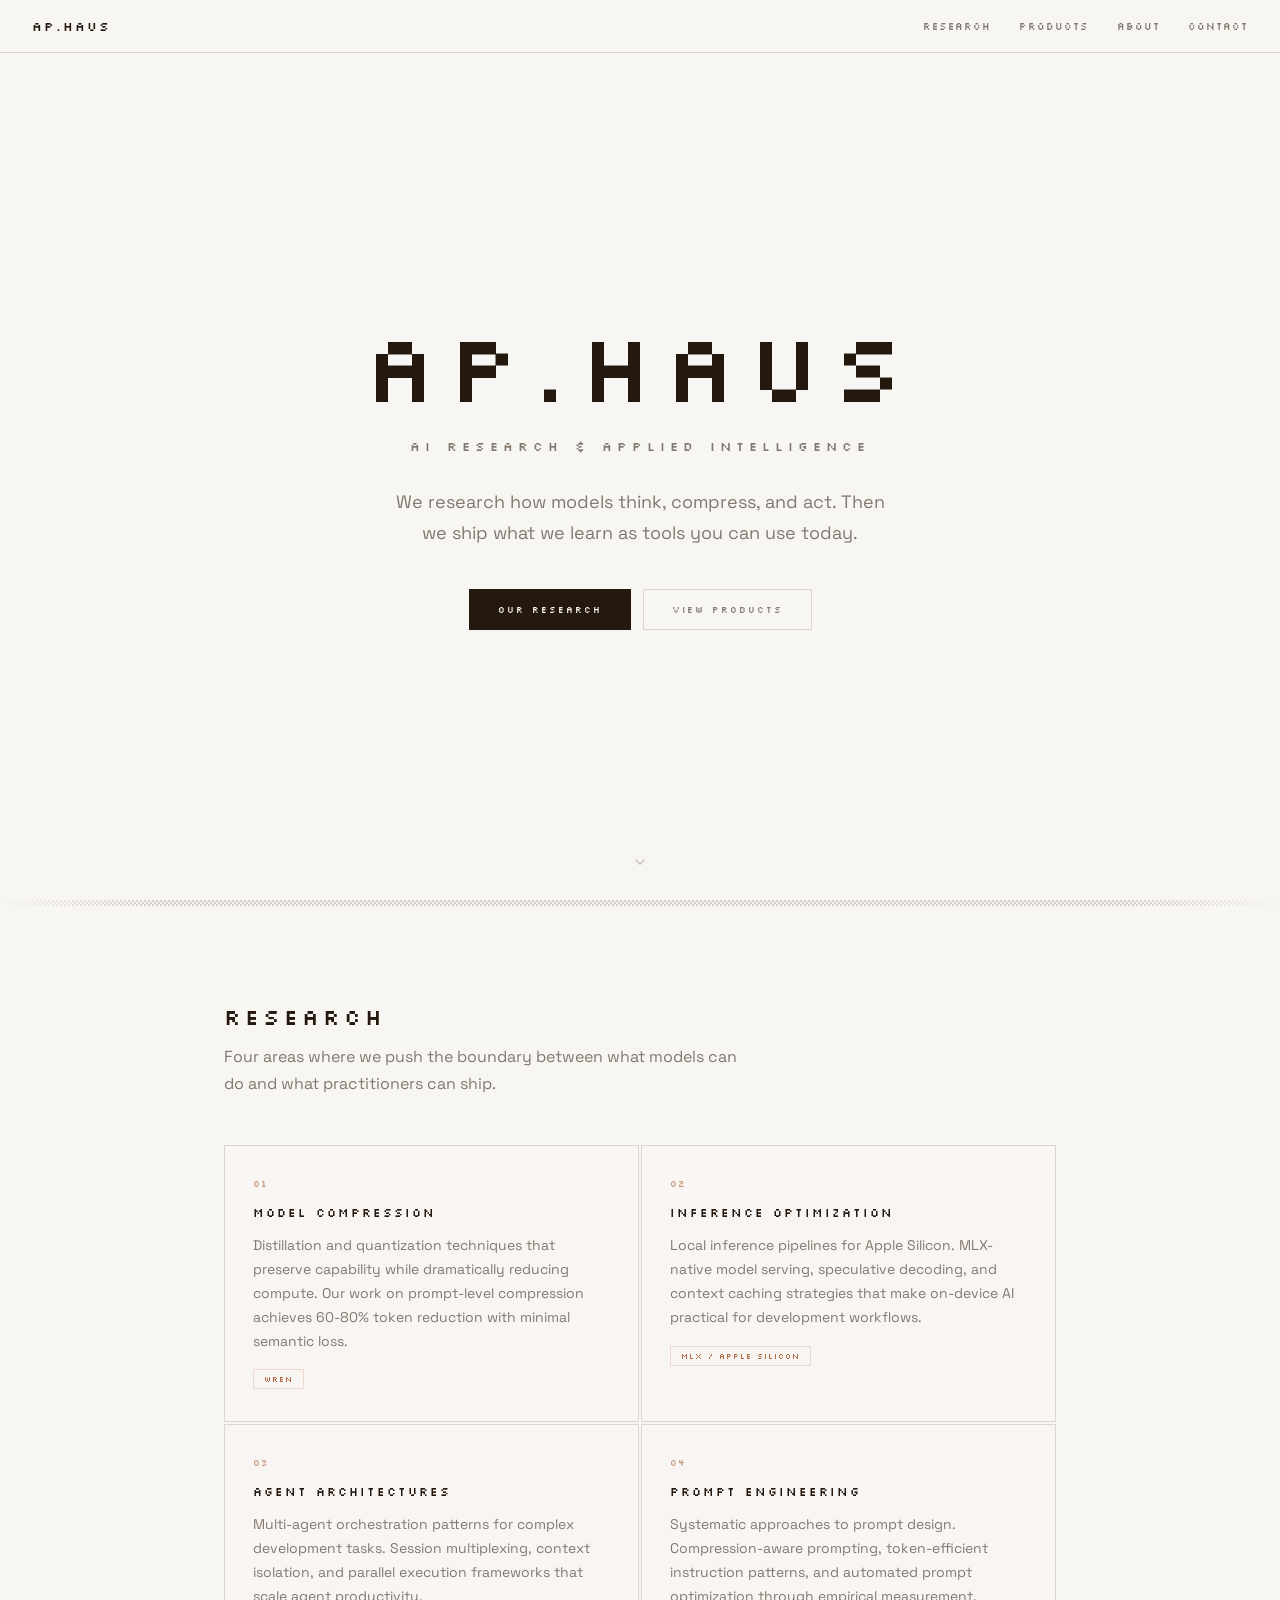
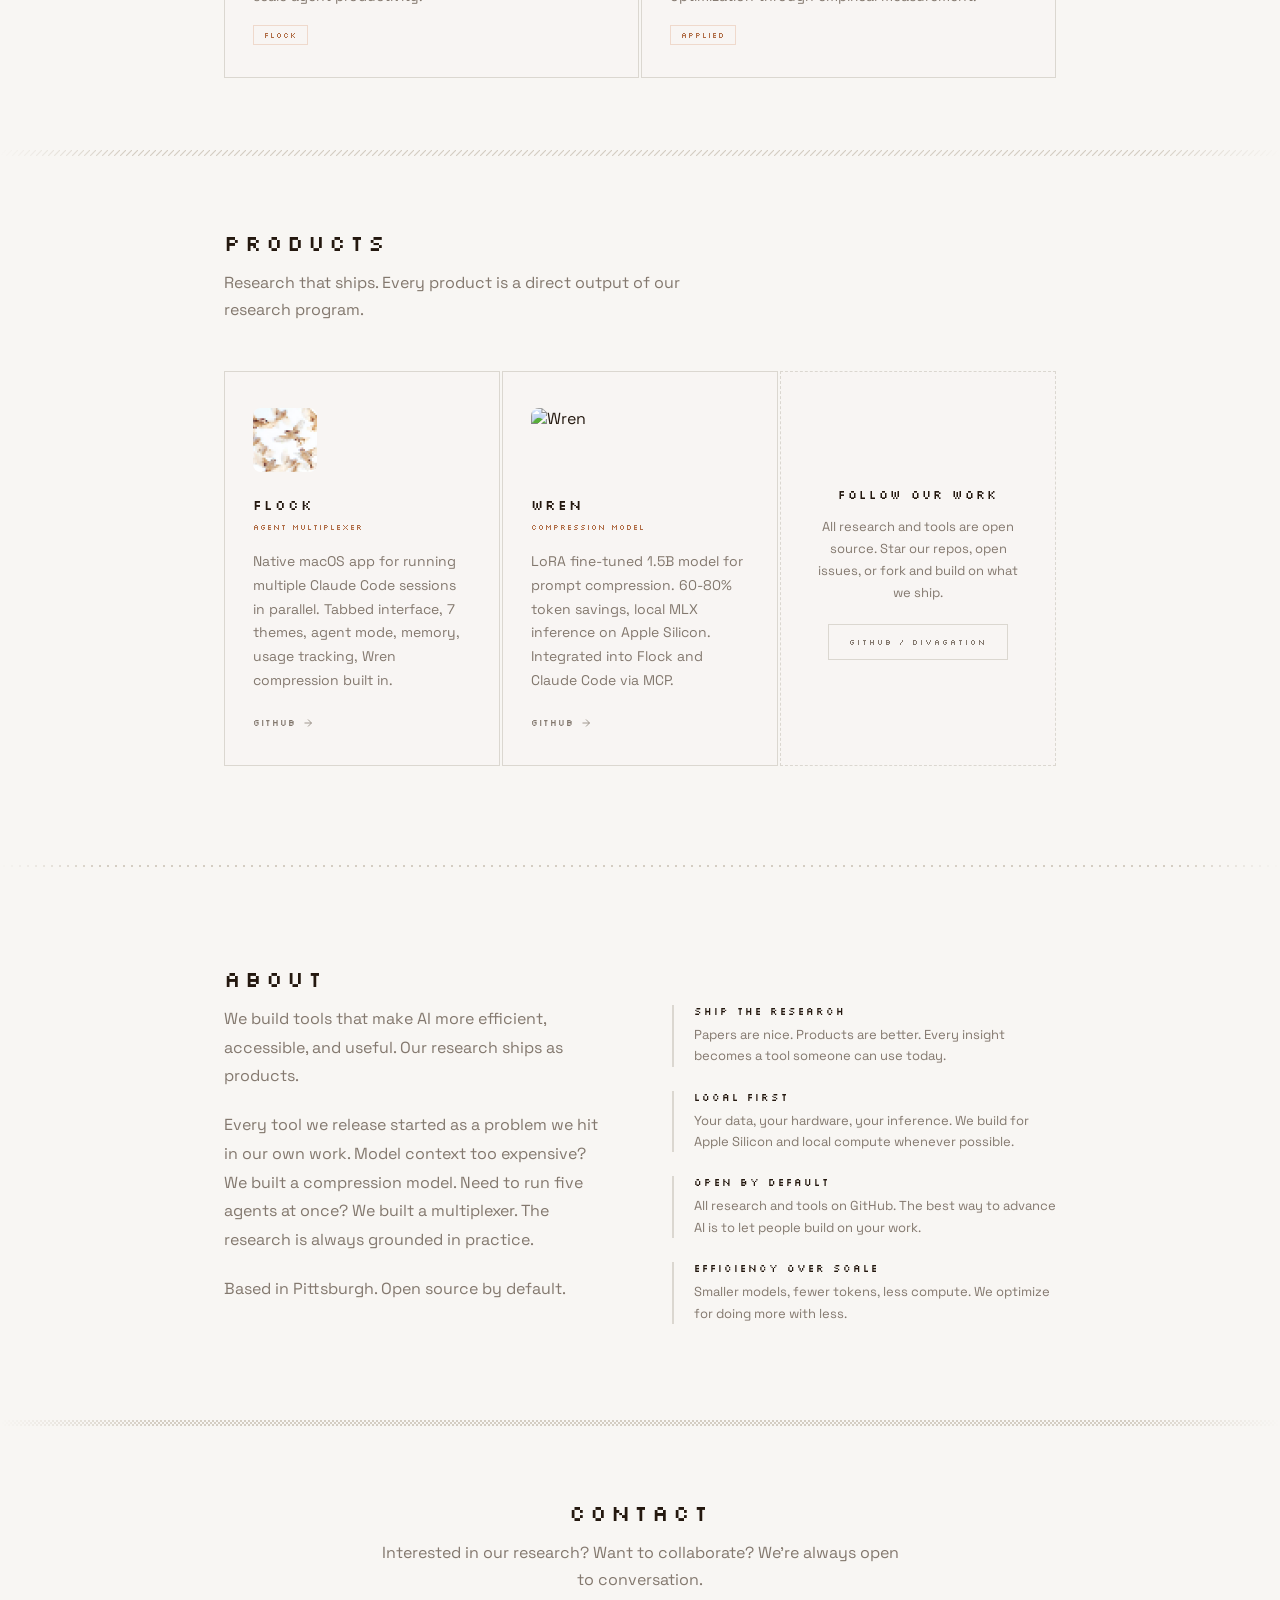
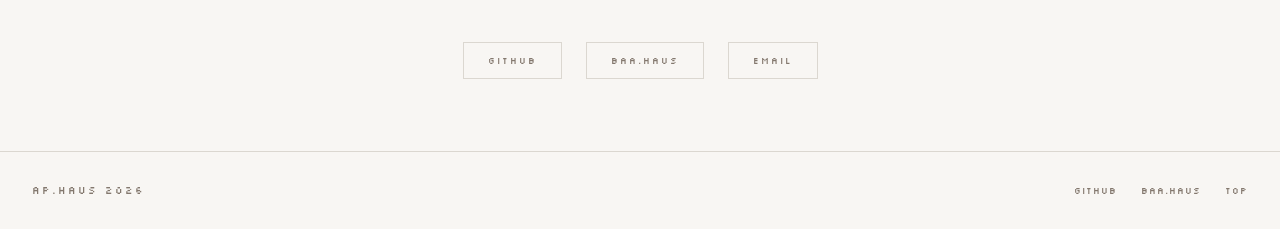
==== index.html @ 0abb8eff "Remove pixelated rendering for new watercolor logo" ====
<!doctype html>
<html lang="en">
<head>
  <meta charset="utf-8">
  <meta name="viewport" content="width=device-width, initial-scale=1">
  <title>AP.HAUS — AI Research & Applied Intelligence</title>
  <meta name="description" content="AP.HAUS is an AI research company building tools at the forefront of model compression, agent architectures, and applied intelligence.">
  <meta property="og:title" content="AP.HAUS">
  <meta property="og:description" content="AI research that ships as products. Model compression, inference optimization, agent architectures.">
  <meta property="og:image" content="https://ap.haus/og.png">
  <meta property="og:type" content="website">
  <meta property="og:url" content="https://ap.haus">
  <meta name="twitter:card" content="summary_large_image">
  <meta name="twitter:title" content="AP.HAUS">
  <meta name="twitter:description" content="AI research that ships as products.">
  <meta name="twitter:image" content="https://ap.haus/og.png">
  <link rel="icon" href="data:image/svg+xml,<svg xmlns='http://www.w3.org/2000/svg' viewBox='0 0 32 32'><rect x='4' y='24' width='4' height='4' fill='%233d3530'/><rect x='8' y='20' width='4' height='4' fill='%233d3530'/><rect x='12' y='16' width='4' height='4' fill='%233d3530'/><rect x='12' y='12' width='4' height='4' fill='%233d3530'/><rect x='16' y='8' width='4' height='4' fill='%233d3530' opacity='.6'/><rect x='24' y='24' width='4' height='4' fill='%233d3530'/><rect x='20' y='20' width='4' height='4' fill='%233d3530'/><rect x='16' y='16' width='4' height='4' fill='%233d3530'/><rect x='16' y='12' width='4' height='4' fill='%233d3530'/><rect x='8' y='20' width='16' height='4' fill='%233d3530' opacity='.15'/></svg>">
  <link rel="preconnect" href="https://fonts.googleapis.com">
  <link rel="preconnect" href="https://fonts.gstatic.com" crossorigin>
  <link href="https://fonts.googleapis.com/css2?family=Silkscreen:wght@400;700&family=Space+Grotesk:wght@300;400;500;600&display=swap" rel="stylesheet">
  <style>
    :root {
      --bg: oklch(0.975 0.005 80);
      --ink: oklch(0.22 0.025 55);
      --muted: oklch(0.58 0.02 65);
      --accent: oklch(0.60 0.10 50);
      --accent-soft: oklch(0.90 0.03 55);
      --border: oklch(0.88 0.01 75);
      --code-bg: oklch(0.94 0.008 75);
      --pixel: 'Silkscreen', cursive;
      --body: 'Space Grotesk', -apple-system, BlinkMacSystemFont, sans-serif;
      --mono: 'SF Mono', 'Menlo', 'Consolas', monospace;
      --ease-out-expo: cubic-bezier(0.16, 1, 0.3, 1);
      --ease-out-quart: cubic-bezier(0.25, 1, 0.5, 1);
      --ease-out-quint: cubic-bezier(0.22, 1, 0.36, 1);
    }

    * { margin: 0; padding: 0; box-sizing: border-box; }
    html { scroll-behavior: smooth; }

    body {
      font-family: var(--body);
      background: var(--bg);
      color: var(--ink);
      min-height: 100vh;
      overflow-x: hidden;
    }

    /* particle field canvas */
    #field {
      position: fixed;
      inset: 0;
      pointer-events: none;
      z-index: 0;
      image-rendering: pixelated;
      image-rendering: crisp-edges;
    }

    a { color: inherit; text-decoration: none; }

    /* ─── NAV ─── */
    .nav {
      position: fixed;
      top: 0; left: 0; right: 0;
      z-index: 100;
      display: flex;
      align-items: center;
      justify-content: space-between;
      padding: 18px 32px;
      background: oklch(0.975 0.005 80 / 0.85);
      backdrop-filter: blur(16px);
      -webkit-backdrop-filter: blur(16px);
      border-bottom: 1px solid var(--border);
      transition: padding 300ms var(--ease-out-quart),
                  background 300ms var(--ease-out-quart);
    }

    .nav.scrolled {
      padding: 12px 32px;
      background: oklch(0.975 0.005 80 / 0.95);
    }

    .nav-brand {
      font-family: var(--pixel);
      font-size: 13px;
      letter-spacing: 2px;
    }

    .nav-links { display: flex; gap: 28px; }

    .nav-links a {
      font-family: var(--pixel);
      font-size: 10px;
      color: var(--muted);
      letter-spacing: 1px;
      position: relative;
      transition: color 200ms var(--ease-out-quart);
    }

    .nav-links a::after {
      content: '';
      position: absolute;
      bottom: -4px;
      left: 0; right: 0;
      height: 2px;
      background: var(--accent);
      transform: scaleX(0);
      transform-origin: left;
      transition: transform 250ms steps(5);
    }

    .nav-links a:hover { color: var(--ink); }
    .nav-links a:hover::after { transform: scaleX(1); }

    /* ─── HERO ─── */
    .hero {
      min-height: 100vh;
      min-height: 100svh;
      display: flex;
      flex-direction: column;
      align-items: center;
      justify-content: center;
      text-align: center;
      padding: 80px 24px 48px;
      position: relative;
      z-index: 1;
    }

    .hero h1 {
      font-family: var(--pixel);
      font-size: clamp(48px, 10vw, 96px);
      font-weight: 400;
      letter-spacing: 12px;
      margin-bottom: 12px;
    }

    .hero h1 span {
      display: inline-block;
      opacity: 0;
      animation: letter-in 500ms var(--ease-out-expo) forwards;
      animation-delay: calc(400ms + var(--i, 0) * 110ms);
      cursor: default;
      transition: color 150ms var(--ease-out-quart);
    }

    @keyframes letter-in {
      from { opacity: 0; transform: translateY(10px) scale(0.85); }
      to { opacity: 1; transform: translateY(0) scale(1); }
    }

    .hero h1 span:hover {
      color: var(--accent);
      animation: letter-hop 350ms var(--ease-out-expo);
    }

    @keyframes letter-hop {
      0% { transform: translateY(0) rotate(0deg); }
      35% { transform: translateY(-8px) rotate(-5deg); }
      65% { transform: translateY(2px) rotate(2deg); }
      100% { transform: translateY(0) rotate(0deg); }
    }

    .tagline {
      font-family: var(--pixel);
      font-size: clamp(9px, 1.6vw, 13px);
      color: var(--muted);
      letter-spacing: 5px;
      margin-bottom: 32px;
      opacity: 0;
      animation: enter-up 700ms var(--ease-out-expo) 1000ms forwards;
    }

    .hero-desc {
      font-size: clamp(15px, 2vw, 18px);
      line-height: 1.75;
      color: var(--muted);
      max-width: 42ch;
      margin-bottom: 40px;
      font-weight: 400;
      opacity: 0;
      animation: enter-up 700ms var(--ease-out-expo) 1150ms forwards;
    }

    .actions {
      display: flex;
      gap: 12px;
      flex-wrap: wrap;
      justify-content: center;
      opacity: 0;
      animation: enter-up 700ms var(--ease-out-expo) 1300ms forwards;
    }

    @keyframes enter-drop {
      from { opacity: 0; transform: translateY(-24px); }
      to { opacity: 1; transform: translateY(0); }
    }

    @keyframes enter-up {
      from { opacity: 0; transform: translateY(16px); }
      to { opacity: 1; transform: translateY(0); }
    }

    .btn {
      font-family: var(--pixel);
      font-size: 9px;
      letter-spacing: 2px;
      padding: 14px 28px;
      border: 1px solid var(--border);
      background: transparent;
      color: var(--muted);
      cursor: pointer;
      transition: border-color 200ms var(--ease-out-quart),
                  color 200ms var(--ease-out-quart),
                  transform 200ms var(--ease-out-quart),
                  background 200ms var(--ease-out-quart);
      position: relative;
      overflow: hidden;
    }

    /* pixel fill sweep on hover */
    .btn::before {
      content: '';
      position: absolute;
      inset: 0;
      background-image: url("data:image/svg+xml,%3Csvg xmlns='http://www.w3.org/2000/svg' width='4' height='4'%3E%3Crect width='2' height='2' fill='%23d4cdc2'/%3E%3Crect x='2' y='2' width='2' height='2' fill='%23d4cdc2'/%3E%3C/svg%3E");
      background-size: 4px 4px;
      image-rendering: pixelated;
      opacity: 0;
      transform: translateX(-101%);
      transition: transform 300ms steps(8), opacity 150ms;
    }

    .btn:hover::before {
      transform: translateX(0);
      opacity: 0.3;
    }

    .btn:hover {
      border-color: var(--ink);
      color: var(--ink);
      transform: translateY(-2px);
    }

    .btn:active {
      transform: translateY(1px) scale(0.97);
      transition-duration: 80ms;
    }

    .btn.primary {
      background: var(--ink);
      color: var(--bg);
      border-color: var(--ink);
    }

    .btn.primary::before {
      background-image: url("data:image/svg+xml,%3Csvg xmlns='http://www.w3.org/2000/svg' width='4' height='4'%3E%3Crect width='2' height='2' fill='%23f5f1eb'/%3E%3Crect x='2' y='2' width='2' height='2' fill='%23f5f1eb'/%3E%3C/svg%3E");
      opacity: 0;
    }

    .btn.primary:hover {
      background: oklch(0.28 0.025 55);
      transform: translateY(-2px);
    }

    .btn.primary:hover::before {
      opacity: 0.15;
    }

    .scroll-hint {
      position: absolute;
      bottom: 24px;
      left: 50%;
      transform: translateX(-50%);
      opacity: 0;
      animation: hint-enter 700ms var(--ease-out-expo) 1.8s forwards,
                 hint-bob 2.5s var(--ease-out-quart) 2.6s infinite;
    }

    .scroll-hint svg {
      width: 18px;
      height: 18px;
      stroke: var(--muted);
      stroke-width: 1.5;
      fill: none;
    }

    @keyframes hint-enter {
      from { opacity: 0; transform: translateX(-50%) translateY(16px); }
      to { opacity: 0.5; transform: translateX(-50%) translateY(0); }
    }

    @keyframes hint-bob {
      0%, 100% { transform: translateX(-50%) translateY(0); opacity: 0.4; }
      50% { transform: translateX(-50%) translateY(6px); opacity: 0.15; }
    }

    /* ─── SHARED ─── */
    section { position: relative; z-index: 1; }

    .container {
      max-width: 880px;
      margin: 0 auto;
      padding: 0 24px;
    }

    .section-label {
      font-family: var(--pixel);
      font-size: clamp(16px, 2.5vw, 22px);
      font-weight: 400;
      letter-spacing: 4px;
      margin-bottom: 12px;
    }

    .section-sub {
      font-size: clamp(14px, 1.8vw, 16px);
      color: var(--muted);
      line-height: 1.7;
      max-width: 52ch;
      margin-bottom: 48px;
    }

    /* ─── DITHER DIVIDERS ─── */
    .dither {
      height: 6px;
      image-rendering: pixelated;
      transform: scaleX(0);
      transition: transform 600ms var(--ease-out-expo);
    }

    .dither.visible { transform: scaleX(1); }

    .dither-check {
      background-image: url("data:image/svg+xml,%3Csvg xmlns='http://www.w3.org/2000/svg' width='4' height='4'%3E%3Crect width='2' height='2' fill='%23d4cdc2'/%3E%3Crect x='2' y='2' width='2' height='2' fill='%23d4cdc2'/%3E%3C/svg%3E");
      background-size: 4px 4px;
      mask-image: linear-gradient(to right, transparent, black 12%, black 88%, transparent);
      -webkit-mask-image: linear-gradient(to right, transparent, black 12%, black 88%, transparent);
    }

    .dither-diag {
      background-image: url("data:image/svg+xml,%3Csvg xmlns='http://www.w3.org/2000/svg' width='6' height='6'%3E%3Cpath d='M0 6L6 0' stroke='%23d4cdc2' stroke-width='1.2'/%3E%3C/svg%3E");
      background-size: 6px 6px;
      mask-image: linear-gradient(to right, transparent, black 10%, black 90%, transparent);
      -webkit-mask-image: linear-gradient(to right, transparent, black 10%, black 90%, transparent);
    }

    .dither-dot {
      background-image: url("data:image/svg+xml,%3Csvg xmlns='http://www.w3.org/2000/svg' width='8' height='8'%3E%3Crect x='3' y='3' width='2' height='2' fill='%23d4cdc2'/%3E%3C/svg%3E");
      background-size: 8px 8px;
      mask-image: linear-gradient(to right, transparent, black 8%, black 92%, transparent);
      -webkit-mask-image: linear-gradient(to right, transparent, black 8%, black 92%, transparent);
    }

    /* ─── REVEAL ANIMATION ─── */
    .reveal {
      opacity: 0;
      transform: translateY(20px);
      transition: opacity 600ms var(--ease-out-expo),
                  transform 600ms var(--ease-out-expo);
    }

    .reveal.visible {
      opacity: 1;
      transform: translateY(0);
    }

    .reveal-stagger > .reveal {
      transition-delay: calc(var(--s, 0) * 120ms);
    }

    /* ─── RESEARCH ─── */
    .research { padding: 96px 0 72px; }

    .research-grid {
      display: grid;
      grid-template-columns: repeat(2, 1fr);
      gap: 2px;
    }

    .research-card {
      padding: 32px 28px;
      background: oklch(0.975 0.005 80 / 0.6);
      border: 1px solid var(--border);
      position: relative;
      transition: border-color 300ms var(--ease-out-quart);
      overflow: hidden;
    }

    /* scanline sweep on hover */
    .research-card::after {
      content: '';
      position: absolute;
      left: 0; right: 0;
      height: 2px;
      background: linear-gradient(to right, transparent, var(--accent), transparent);
      opacity: 0;
      top: 0;
      transform: translateY(-1px);
      transition: opacity 0ms;
    }

    .research-card:hover {
      border-color: var(--accent);
    }

    .research-card:hover::after {
      opacity: 0.5;
      animation: scanline 600ms steps(20) forwards;
    }

    @keyframes scanline {
      from { transform: translateY(0); }
      to { transform: translateY(calc(100% + 200px)); opacity: 0; }
    }

    .research-card::before {
      content: attr(data-idx);
      font-family: var(--pixel);
      font-size: 9px;
      color: var(--accent);
      letter-spacing: 1px;
      display: block;
      margin-bottom: 16px;
      opacity: 0.7;
    }

    .research-card h3 {
      font-family: var(--pixel);
      font-size: 12px;
      letter-spacing: 2px;
      margin-bottom: 14px;
      font-weight: 400;
    }

    .research-card p {
      font-size: 14px;
      line-height: 1.7;
      color: var(--muted);
    }

    .research-card .tag {
      display: inline-block;
      font-family: var(--pixel);
      font-size: 8px;
      letter-spacing: 1px;
      color: var(--accent);
      border: 1px solid var(--accent-soft);
      padding: 4px 10px;
      margin-top: 16px;
      transition: border-color 200ms var(--ease-out-quart),
                  color 200ms var(--ease-out-quart);
    }

    .research-card:hover .tag {
      border-color: var(--accent);
      color: var(--ink);
    }

    /* ─── PRODUCTS ─── */
    .products { padding: 72px 0 96px; }

    .products-grid {
      display: grid;
      grid-template-columns: repeat(3, 1fr);
      gap: 2px;
    }

    .product-card {
      padding: 36px 28px;
      border: 1px solid var(--border);
      background: oklch(0.975 0.005 80 / 0.6);
      display: flex;
      flex-direction: column;
      transition: border-color 300ms var(--ease-out-quart),
                  transform 300ms var(--ease-out-quart);
      overflow: hidden;
      position: relative;
    }

    /* vertical scanline on product hover */
    .product-card::after {
      content: '';
      position: absolute;
      top: 0; bottom: 0;
      width: 2px;
      background: linear-gradient(to bottom, transparent, var(--accent), transparent);
      opacity: 0;
      left: 0;
    }

    .product-card:hover {
      border-color: var(--accent);
      transform: translateY(-2px);
    }

    .product-card:hover::after {
      opacity: 0.5;
      animation: vscanline 500ms steps(16) forwards;
    }

    @keyframes vscanline {
      from { transform: translateX(0); }
      to { transform: translateX(calc(100% + 300px)); opacity: 0; }
    }

    .product-icon {
      width: 64px;
      height: 64px;
      margin-bottom: 24px;
      border-radius: 8px;
      transition: transform 300ms var(--ease-out-quart);
    }

    .product-card:hover .product-icon {
      animation: icon-wobble 600ms var(--ease-out-quart);
    }

    @keyframes icon-wobble {
      0% { transform: rotate(0deg); }
      20% { transform: rotate(-6deg) scale(1.05); }
      40% { transform: rotate(4deg); }
      60% { transform: rotate(-2deg); }
      80% { transform: rotate(1deg); }
      100% { transform: rotate(0deg); }
    }

    .product-card h3 {
      font-family: var(--pixel);
      font-size: 14px;
      letter-spacing: 2px;
      margin-bottom: 8px;
      font-weight: 400;
    }

    .product-card .product-type {
      font-family: var(--pixel);
      font-size: 8px;
      letter-spacing: 1px;
      color: var(--accent);
      margin-bottom: 18px;
    }

    .product-card p {
      font-size: 14px;
      line-height: 1.7;
      color: var(--muted);
      flex: 1;
    }

    .product-card .product-link {
      font-family: var(--pixel);
      font-size: 9px;
      letter-spacing: 1px;
      color: var(--muted);
      margin-top: 24px;
      display: inline-flex;
      align-items: center;
      gap: 6px;
      transition: color 200ms var(--ease-out-quart);
    }

    .product-card .product-link:hover {
      color: var(--ink);
    }

    .product-card .product-link svg {
      width: 12px;
      height: 12px;
      stroke: currentColor;
      stroke-width: 1.5;
      fill: none;
      transition: transform 200ms var(--ease-out-quart);
    }

    .product-card .product-link:hover svg {
      transform: translateX(3px);
    }

    .product-meta {
      display: flex;
      align-items: center;
      justify-content: space-between;
      margin-top: 24px;
    }

    .product-meta .product-link { margin-top: 0; }

    .star-count {
      font-family: var(--pixel);
      font-size: 9px;
      letter-spacing: 1px;
      color: var(--muted);
      opacity: 0;
      transition: opacity 300ms var(--ease-out-quart);
    }

    .star-count.loaded { opacity: 1; }

    .product-cta {
      display: flex;
      align-items: center;
      justify-content: center;
      border-style: dashed;
    }

    .product-cta:hover { transform: none; }

    .cta-inner {
      text-align: center;
    }

    .cta-inner h3 {
      font-family: var(--pixel);
      font-size: 12px;
      letter-spacing: 2px;
      margin-bottom: 14px;
      font-weight: 400;
    }

    .cta-inner p {
      font-size: 13px;
      line-height: 1.7;
      color: var(--muted);
      margin-bottom: 24px;
    }

    .cta-inner .btn {
      font-size: 8px;
      padding: 12px 20px;
    }

    /* ─── ABOUT ─── */
    .about { padding: 96px 0; }

    .about-content {
      display: grid;
      grid-template-columns: 1fr 1fr;
      gap: 64px;
      align-items: start;
    }

    .about-text p {
      font-size: 16px;
      line-height: 1.8;
      color: var(--muted);
      margin-bottom: 20px;
    }

    .about-text p:last-child { margin-bottom: 0; }

    .about-principles {
      display: flex;
      flex-direction: column;
      gap: 24px;
    }

    .principle {
      padding-left: 20px;
      border-left: 2px solid var(--border);
      transition: border-color 300ms var(--ease-out-quart),
                  transform 300ms var(--ease-out-quart);
    }

    .principle:hover {
      border-left-color: var(--accent);
      transform: translateX(4px);
    }

    .principle h4 {
      font-family: var(--pixel);
      font-size: 10px;
      letter-spacing: 2px;
      margin-bottom: 6px;
      font-weight: 400;
    }

    .principle p {
      font-size: 13px;
      line-height: 1.65;
      color: var(--muted);
    }

    /* ─── CONTACT ─── */
    .contact {
      padding: 72px 0;
      text-align: center;
    }

    .contact .section-sub {
      margin-left: auto;
      margin-right: auto;
    }

    .contact-links {
      display: flex;
      gap: 24px;
      justify-content: center;
      flex-wrap: wrap;
    }

    .contact-link {
      font-family: var(--pixel);
      font-size: 9px;
      letter-spacing: 2px;
      color: var(--muted);
      padding: 12px 24px;
      border: 1px solid var(--border);
      transition: border-color 200ms var(--ease-out-quart),
                  color 200ms var(--ease-out-quart),
                  transform 200ms var(--ease-out-quart);
    }

    .contact-link:hover {
      border-color: var(--ink);
      color: var(--ink);
      transform: translateY(-2px);
    }

    /* ─── FOOTER ─── */
    .footer {
      position: relative;
      z-index: 1;
      padding: 32px;
      display: flex;
      justify-content: space-between;
      align-items: center;
      border-top: 1px solid var(--border);
    }

    .footer-brand {
      font-family: var(--pixel);
      font-size: 10px;
      letter-spacing: 2px;
      color: var(--muted);
    }

    .footer-links {
      display: flex;
      gap: 24px;
    }

    .footer-links a {
      font-family: var(--pixel);
      font-size: 9px;
      letter-spacing: 1px;
      color: var(--muted);
      transition: color 200ms var(--ease-out-quart);
    }

    .footer-links a:hover { color: var(--ink); }

    /* ─── PIXEL CURSOR ─── */
    .cursor-dot {
      position: fixed;
      width: 4px;
      height: 4px;
      background: var(--accent);
      pointer-events: none;
      z-index: 999;
      opacity: 0;
      transition: opacity 300ms;
      image-rendering: pixelated;
    }

    body:hover .cursor-dot { opacity: 0.6; }

    /* ─── RESPONSIVE ─── */
    @media (max-width: 768px) {
      .nav { padding: 14px 20px; }
      .nav-links { gap: 16px; }
      .nav-links a { font-size: 9px; }

      .hero { padding: 100px 20px 48px; }
      .hero h1 { letter-spacing: 6px; }

      .research-grid { grid-template-columns: 1fr; }
      .products-grid { grid-template-columns: 1fr; }

      .about-content {
        grid-template-columns: 1fr;
        gap: 40px;
      }

      .footer {
        flex-direction: column;
        gap: 16px;
        text-align: center;
      }
    }

    @media (max-width: 480px) {
      .nav-links { display: none; }
      .hero h1 { letter-spacing: 4px; }
      .tagline { letter-spacing: 3px; }
      .actions { flex-direction: column; align-items: center; }
      .contact-links { flex-direction: column; align-items: center; }
    }

    /* mobile nav toggle */
    .nav-toggle {
      display: none;
      background: none;
      border: none;
      cursor: pointer;
      padding: 4px;
    }

    .nav-toggle svg {
      width: 20px;
      height: 20px;
      stroke: var(--ink);
      stroke-width: 1.5;
      fill: none;
    }

    @media (max-width: 480px) {
      .nav-toggle { display: block; }

      .nav-links {
        position: absolute;
        top: 100%;
        left: 0;
        right: 0;
        flex-direction: column;
        background: oklch(0.975 0.005 80 / 0.95);
        backdrop-filter: blur(16px);
        -webkit-backdrop-filter: blur(16px);
        border-bottom: 1px solid var(--border);
        padding: 20px 32px;
        gap: 16px;
        transform: translateY(-8px);
        opacity: 0;
        pointer-events: none;
        transition: transform 300ms var(--ease-out-expo),
                    opacity 300ms var(--ease-out-expo);
      }

      .nav-links.open {
        display: flex;
        transform: translateY(0);
        opacity: 1;
        pointer-events: auto;
      }
    }

    /* ─── REDUCED MOTION ─── */
    @media (prefers-reduced-motion: reduce) {
      *, *::before, *::after {
        animation-duration: 0.01ms !important;
        animation-iteration-count: 1 !important;
        transition-duration: 0.01ms !important;
        scroll-behavior: auto !important;
      }
      .reveal { opacity: 1; transform: none; }
      .dither { transform: scaleX(1); }
      #field { display: none; }
    }
  </style>
</head>
<body>

  <canvas id="field"></canvas>
  <div class="cursor-dot" id="cursor"></div>

  <!-- NAV -->
  <nav class="nav">
    <a href="#" class="nav-brand">AP.HAUS</a>
    <button class="nav-toggle" onclick="document.querySelector('.nav-links').classList.toggle('open')" aria-label="Toggle menu">
      <svg viewBox="0 0 24 24"><line x1="4" y1="7" x2="20" y2="7"/><line x1="4" y1="12" x2="20" y2="12"/><line x1="4" y1="17" x2="20" y2="17"/></svg>
    </button>
    <div class="nav-links">
      <a href="#research">RESEARCH</a>
      <a href="#products">PRODUCTS</a>
      <a href="#about">ABOUT</a>
      <a href="#contact">CONTACT</a>
    </div>
  </nav>

  <!-- HERO -->
  <section class="hero">
    <h1 id="hero-title"></h1>

    <p class="tagline">AI RESEARCH & APPLIED INTELLIGENCE</p>

    <p class="hero-desc">
      We research how models think, compress, and act. Then we ship what we learn as tools you can use today.
    </p>

    <div class="actions">
      <a href="#research" class="btn primary">OUR RESEARCH</a>
      <a href="#products" class="btn">VIEW PRODUCTS</a>
    </div>

    <div class="scroll-hint">
      <svg viewBox="0 0 24 24"><polyline points="6 9 12 15 18 9"/></svg>
    </div>
  </section>

  <!-- DITHER -->
  <div class="dither dither-check"></div>

  <!-- RESEARCH -->
  <section class="research" id="research">
    <div class="container">
      <div class="reveal">
        <p class="section-label">RESEARCH</p>
        <p class="section-sub">Four areas where we push the boundary between what models can do and what practitioners can ship.</p>
      </div>

      <div class="research-grid reveal-stagger">
        <div class="research-card reveal" style="--s:0" data-idx="01">
          <h3>MODEL COMPRESSION</h3>
          <p>Distillation and quantization techniques that preserve capability while dramatically reducing compute. Our work on prompt-level compression achieves 60-80% token reduction with minimal semantic loss.</p>
          <span class="tag">WREN</span>
        </div>
        <div class="research-card reveal" style="--s:1" data-idx="02">
          <h3>INFERENCE OPTIMIZATION</h3>
          <p>Local inference pipelines for Apple Silicon. MLX-native model serving, speculative decoding, and context caching strategies that make on-device AI practical for development workflows.</p>
          <span class="tag">MLX / APPLE SILICON</span>
        </div>
        <div class="research-card reveal" style="--s:2" data-idx="03">
          <h3>AGENT ARCHITECTURES</h3>
          <p>Multi-agent orchestration patterns for complex development tasks. Session multiplexing, context isolation, and parallel execution frameworks that scale agent productivity.</p>
          <span class="tag">FLOCK</span>
        </div>
        <div class="research-card reveal" style="--s:3" data-idx="04">
          <h3>PROMPT ENGINEERING</h3>
          <p>Systematic approaches to prompt design. Compression-aware prompting, token-efficient instruction patterns, and automated prompt optimization through empirical measurement.</p>
          <span class="tag">APPLIED</span>
        </div>
      </div>
    </div>
  </section>

  <!-- DITHER -->
  <div class="dither dither-diag"></div>

  <!-- PRODUCTS -->
  <section class="products" id="products">
    <div class="container">
      <div class="reveal">
        <p class="section-label">PRODUCTS</p>
        <p class="section-sub">Research that ships. Every product is a direct output of our research program.</p>
      </div>

      <div class="products-grid reveal-stagger">
        <div class="product-card reveal" style="--s:0">
          <img class="product-icon" src="flock-icon.png" alt="Flock">
          <h3>FLOCK</h3>
          <span class="product-type">AGENT MULTIPLEXER</span>
          <p>Native macOS app for running multiple Claude Code sessions in parallel. Tabbed interface, 7 themes, agent mode, memory, usage tracking, Wren compression built in.</p>
          <div class="product-meta">
            <a href="https://github.com/Divagation/flock" class="product-link" target="_blank" rel="noopener">
              GITHUB <svg viewBox="0 0 24 24"><line x1="5" y1="12" x2="19" y2="12"/><polyline points="12 5 19 12 12 19"/></svg>
            </a>
            <span class="star-count" data-repo="Divagation/flock"></span>
          </div>
        </div>

        <div class="product-card reveal" style="--s:1">
          <img class="product-icon" src="wren-logo.png" alt="Wren">
          <h3>WREN</h3>
          <span class="product-type">COMPRESSION MODEL</span>
          <p>LoRA fine-tuned 1.5B model for prompt compression. 60-80% token savings, local MLX inference on Apple Silicon. Integrated into Flock and Claude Code via MCP.</p>
          <div class="product-meta">
            <a href="https://github.com/Divagation/wren" class="product-link" target="_blank" rel="noopener">
              GITHUB <svg viewBox="0 0 24 24"><line x1="5" y1="12" x2="19" y2="12"/><polyline points="12 5 19 12 12 19"/></svg>
            </a>
            <span class="star-count" data-repo="Divagation/wren"></span>
          </div>
        </div>

        <div class="product-card product-cta reveal" style="--s:2">
          <div class="cta-inner">
            <h3>FOLLOW OUR WORK</h3>
            <p>All research and tools are open source. Star our repos, open issues, or fork and build on what we ship.</p>
            <a href="https://github.com/Divagation" class="btn" target="_blank" rel="noopener">GITHUB / DIVAGATION</a>
          </div>
        </div>
      </div>
    </div>
  </section>

  <!-- DITHER -->
  <div class="dither dither-dot"></div>

  <!-- ABOUT -->
  <section class="about" id="about">
    <div class="container">
      <div class="reveal">
        <p class="section-label">ABOUT</p>
      </div>

      <div class="about-content">
        <div class="about-text reveal">
          <p>We build tools that make AI more efficient, accessible, and useful. Our research ships as products.</p>
          <p>Every tool we release started as a problem we hit in our own work. Model context too expensive? We built a compression model. Need to run five agents at once? We built a multiplexer. The research is always grounded in practice.</p>
          <p>Based in Pittsburgh. Open source by default.</p>
        </div>

        <div class="about-principles reveal-stagger">
          <div class="principle reveal" style="--s:0">
            <h4>SHIP THE RESEARCH</h4>
            <p>Papers are nice. Products are better. Every insight becomes a tool someone can use today.</p>
          </div>
          <div class="principle reveal" style="--s:1">
            <h4>LOCAL FIRST</h4>
            <p>Your data, your hardware, your inference. We build for Apple Silicon and local compute whenever possible.</p>
          </div>
          <div class="principle reveal" style="--s:2">
            <h4>OPEN BY DEFAULT</h4>
            <p>All research and tools on GitHub. The best way to advance AI is to let people build on your work.</p>
          </div>
          <div class="principle reveal" style="--s:3">
            <h4>EFFICIENCY OVER SCALE</h4>
            <p>Smaller models, fewer tokens, less compute. We optimize for doing more with less.</p>
          </div>
        </div>
      </div>
    </div>
  </section>

  <!-- DITHER -->
  <div class="dither dither-check"></div>

  <!-- CONTACT -->
  <section class="contact" id="contact">
    <div class="container">
      <div class="reveal">
        <p class="section-label">CONTACT</p>
        <p class="section-sub">Interested in our research? Want to collaborate? We're always open to conversation.</p>
      </div>

      <div class="contact-links reveal">
        <a href="https://github.com/Divagation" class="contact-link" target="_blank" rel="noopener">GITHUB</a>
        <a href="https://baa.haus" class="contact-link" target="_blank" rel="noopener">BAA.HAUS</a>
        <a href="mailto:hello@ap.haus" class="contact-link">EMAIL</a>
      </div>
    </div>
  </section>

  <!-- FOOTER -->
  <footer class="footer">
    <span class="footer-brand">AP.HAUS 2026</span>
    <div class="footer-links">
      <a href="https://github.com/Divagation" target="_blank" rel="noopener">GITHUB</a>
      <a href="https://baa.haus" target="_blank" rel="noopener">BAA.HAUS</a>
      <a href="#" onclick="window.scrollTo({top:0,behavior:'smooth'});return false;">TOP</a>
    </div>
  </footer>

  <script>
    // Per-letter hero title
    (function() {
      const title = document.getElementById('hero-title');
      const text = 'AP.HAUS';
      text.split('').forEach(function(ch, i) {
        const span = document.createElement('span');
        span.textContent = ch;
        span.style.setProperty('--i', i);
        span.addEventListener('animationend', function handler() {
          if (this.style.animation || getComputedStyle(this).animationName === 'letter-in') {
            this.style.opacity = '1';
          }
        });
        span.addEventListener('mouseenter', function() {
          this.style.opacity = '1';
          this.style.animation = 'none';
          void this.offsetHeight;
          this.style.animation = 'letter-hop 350ms var(--ease-out-expo)';
        });
        title.appendChild(span);
      });
    })();

    // Intersection Observer for reveals + dithers
    (function() {
      var observer = new IntersectionObserver(function(entries) {
        entries.forEach(function(entry) {
          if (entry.isIntersecting) {
            entry.target.classList.add('visible');
          }
        });
      }, { threshold: 0.15, rootMargin: '0px 0px -40px 0px' });

      document.querySelectorAll('.reveal, .dither').forEach(function(el) {
        observer.observe(el);
      });
    })();

    // Pixel cursor follower
    (function() {
      var dot = document.getElementById('cursor');
      var grid = 8;
      document.addEventListener('mousemove', function(e) {
        var x = Math.round(e.clientX / grid) * grid;
        var y = Math.round(e.clientY / grid) * grid;
        dot.style.transform = 'translate(' + x + 'px, ' + y + 'px)';
      });
    })();

    // Drifting pixel particle field
    (function() {
      var canvas = document.getElementById('field');
      var ctx = canvas.getContext('2d');
      var dpr = Math.min(window.devicePixelRatio || 1, 2);
      var particles = [];
      var GRID = 4; // snap positions to 4px grid
      var COUNT = 80;
      var mx = -9999, my = -9999;

      document.addEventListener('mousemove', function(e) { mx = e.clientX; my = e.clientY; });
      document.addEventListener('mouseleave', function() { mx = -9999; my = -9999; });

      function resize() {
        canvas.width = window.innerWidth * dpr;
        canvas.height = window.innerHeight * dpr;
        canvas.style.width = window.innerWidth + 'px';
        canvas.style.height = window.innerHeight + 'px';
        ctx.scale(dpr, dpr);
      }

      function seed() {
        particles = [];
        for (var i = 0; i < COUNT; i++) {
          particles.push({
            x: Math.random() * window.innerWidth,
            y: Math.random() * window.innerHeight,
            vx: (Math.random() - 0.5) * 0.15,
            vy: (Math.random() - 0.5) * 0.12,
            size: Math.random() > 0.7 ? 3 : 2,
            alpha: Math.random() * 0.18 + 0.04,
            phase: Math.random() * Math.PI * 2,
            drift: Math.random() * 0.002 + 0.001
          });
        }
      }

      function draw(t) {
        ctx.clearRect(0, 0, window.innerWidth, window.innerHeight);
        var w = window.innerWidth;
        var h = window.innerHeight;

        for (var i = 0; i < particles.length; i++) {
          var p = particles[i];
          // mouse repulsion
          var dx = p.x - mx, dy = p.y - my;
          var dist = Math.sqrt(dx * dx + dy * dy);
          if (dist < 120 && dist > 0) {
            var force = (120 - dist) / 120 * 0.8;
            p.x += (dx / dist) * force;
            p.y += (dy / dist) * force;
          }

          p.x += p.vx + Math.sin(t * p.drift + p.phase) * 0.08;
          p.y += p.vy + Math.cos(t * p.drift * 0.7 + p.phase) * 0.06;

          // wrap
          if (p.x < -10) p.x = w + 10;
          if (p.x > w + 10) p.x = -10;
          if (p.y < -10) p.y = h + 10;
          if (p.y > h + 10) p.y = -10;

          // snap to pixel grid
          var sx = Math.round(p.x / GRID) * GRID;
          var sy = Math.round(p.y / GRID) * GRID;

          // pulse alpha
          var a = p.alpha * (0.6 + 0.4 * Math.sin(t * 0.001 + p.phase));

          ctx.fillStyle = 'rgba(90, 78, 65, ' + a + ')';
          ctx.fillRect(sx, sy, p.size, p.size);
        }

        requestAnimationFrame(draw);
      }

      resize();
      seed();
      requestAnimationFrame(draw);
      window.addEventListener('resize', function() {
        resize();
        ctx.setTransform(1, 0, 0, 1, 0, 0);
        ctx.scale(dpr, dpr);
      });
    })();

    // Nav scroll state
    (function() {
      var nav = document.querySelector('.nav');
      var last = 0;
      function check() {
        var y = window.scrollY;
        if (y > 60 && !nav.classList.contains('scrolled')) nav.classList.add('scrolled');
        else if (y <= 60 && nav.classList.contains('scrolled')) nav.classList.remove('scrolled');
        last = y;
      }
      window.addEventListener('scroll', check, { passive: true });
    })();

    // Research card index flicker on reveal
    (function() {
      var cards = document.querySelectorAll('.research-card');
      var flickerObs = new IntersectionObserver(function(entries) {
        entries.forEach(function(entry) {
          if (entry.isIntersecting) {
            var el = entry.target;
            var final = el.getAttribute('data-idx');
            var count = 0;
            var interval = setInterval(function() {
              el.setAttribute('data-idx', '0' + Math.floor(Math.random() * 10));
              count++;
              if (count > 6) {
                clearInterval(interval);
                el.setAttribute('data-idx', final);
              }
            }, 50);
            flickerObs.unobserve(el);
          }
        });
      }, { threshold: 0.3 });
      cards.forEach(function(c) { flickerObs.observe(c); });
    })();

    // Fetch GitHub star counts
    (function() {
      document.querySelectorAll('.star-count').forEach(function(el) {
        var repo = el.getAttribute('data-repo');
        fetch('https://api.github.com/repos/' + repo)
          .then(function(r) { return r.json(); })
          .then(function(d) {
            if (d.stargazers_count !== undefined) {
              el.textContent = d.stargazers_count + ' \u2605';
              el.classList.add('loaded');
            }
          })
          .catch(function() {});
      });
    })();

    // Smooth scroll for nav links
    document.querySelectorAll('.nav-links a[href^="#"]').forEach(function(a) {
      a.addEventListener('click', function(e) {
        e.preventDefault();
        var target = document.querySelector(this.getAttribute('href'));
        if (target) {
          target.scrollIntoView({ behavior: 'smooth', block: 'start' });
          // close mobile nav
          document.querySelector('.nav-links').classList.remove('open');
        }
      });
    });

    // Konami code -> pixel rain
    (function() {
      var seq = [38,38,40,40,37,39,37,39,66,65];
      var pos = 0;
      document.addEventListener('keydown', function(e) {
        if (e.keyCode === seq[pos]) {
          pos++;
          if (pos === seq.length) {
            pos = 0;
            pixelRain();
          }
        } else {
          pos = 0;
        }
      });

      function pixelRain() {
        var c = document.createElement('canvas');
        c.style.cssText = 'position:fixed;inset:0;z-index:9998;pointer-events:none;';
        c.width = window.innerWidth;
        c.height = window.innerHeight;
        document.body.appendChild(c);
        var ctx = c.getContext('2d');
        var cols = Math.floor(c.width / 12);
        var drops = [];
        var chars = 'APHAUS01'.split('');
        for (var i = 0; i < cols; i++) drops[i] = Math.random() * -50;

        var frames = 0;
        function fall() {
          ctx.fillStyle = 'rgba(245, 241, 235, 0.08)';
          ctx.fillRect(0, 0, c.width, c.height);
          ctx.font = '10px Silkscreen, monospace';
          for (var i = 0; i < cols; i++) {
            var ch = chars[Math.floor(Math.random() * chars.length)];
            var brightness = Math.random() * 0.4 + 0.1;
            ctx.fillStyle = 'rgba(90, 78, 65, ' + brightness + ')';
            ctx.fillText(ch, i * 12, drops[i] * 12);
            if (drops[i] * 12 > c.height && Math.random() > 0.975) drops[i] = 0;
            drops[i]++;
          }
          frames++;
          if (frames < 180) requestAnimationFrame(fall);
          else {
            // fade out
            var opacity = 1;
            function fadeOut() {
              opacity -= 0.03;
              c.style.opacity = opacity;
              if (opacity > 0) requestAnimationFrame(fadeOut);
              else c.remove();
            }
            fadeOut();
          }
        }
        fall();
      }
    })();

    // Console easter egg
    console.log(
      '%c AP.HAUS ',
      'background:#3d3530;color:#f5f1eb;font-family:monospace;font-size:20px;padding:8px 16px;'
    );
    console.log(
      '%cAI research that ships as products.\n%chttps://github.com/Divagation',
      'color:#5a4e41;font-family:monospace;font-size:12px;',
      'color:#8a7a6a;font-family:monospace;font-size:11px;'
    );
  </script>

</body>
</html>
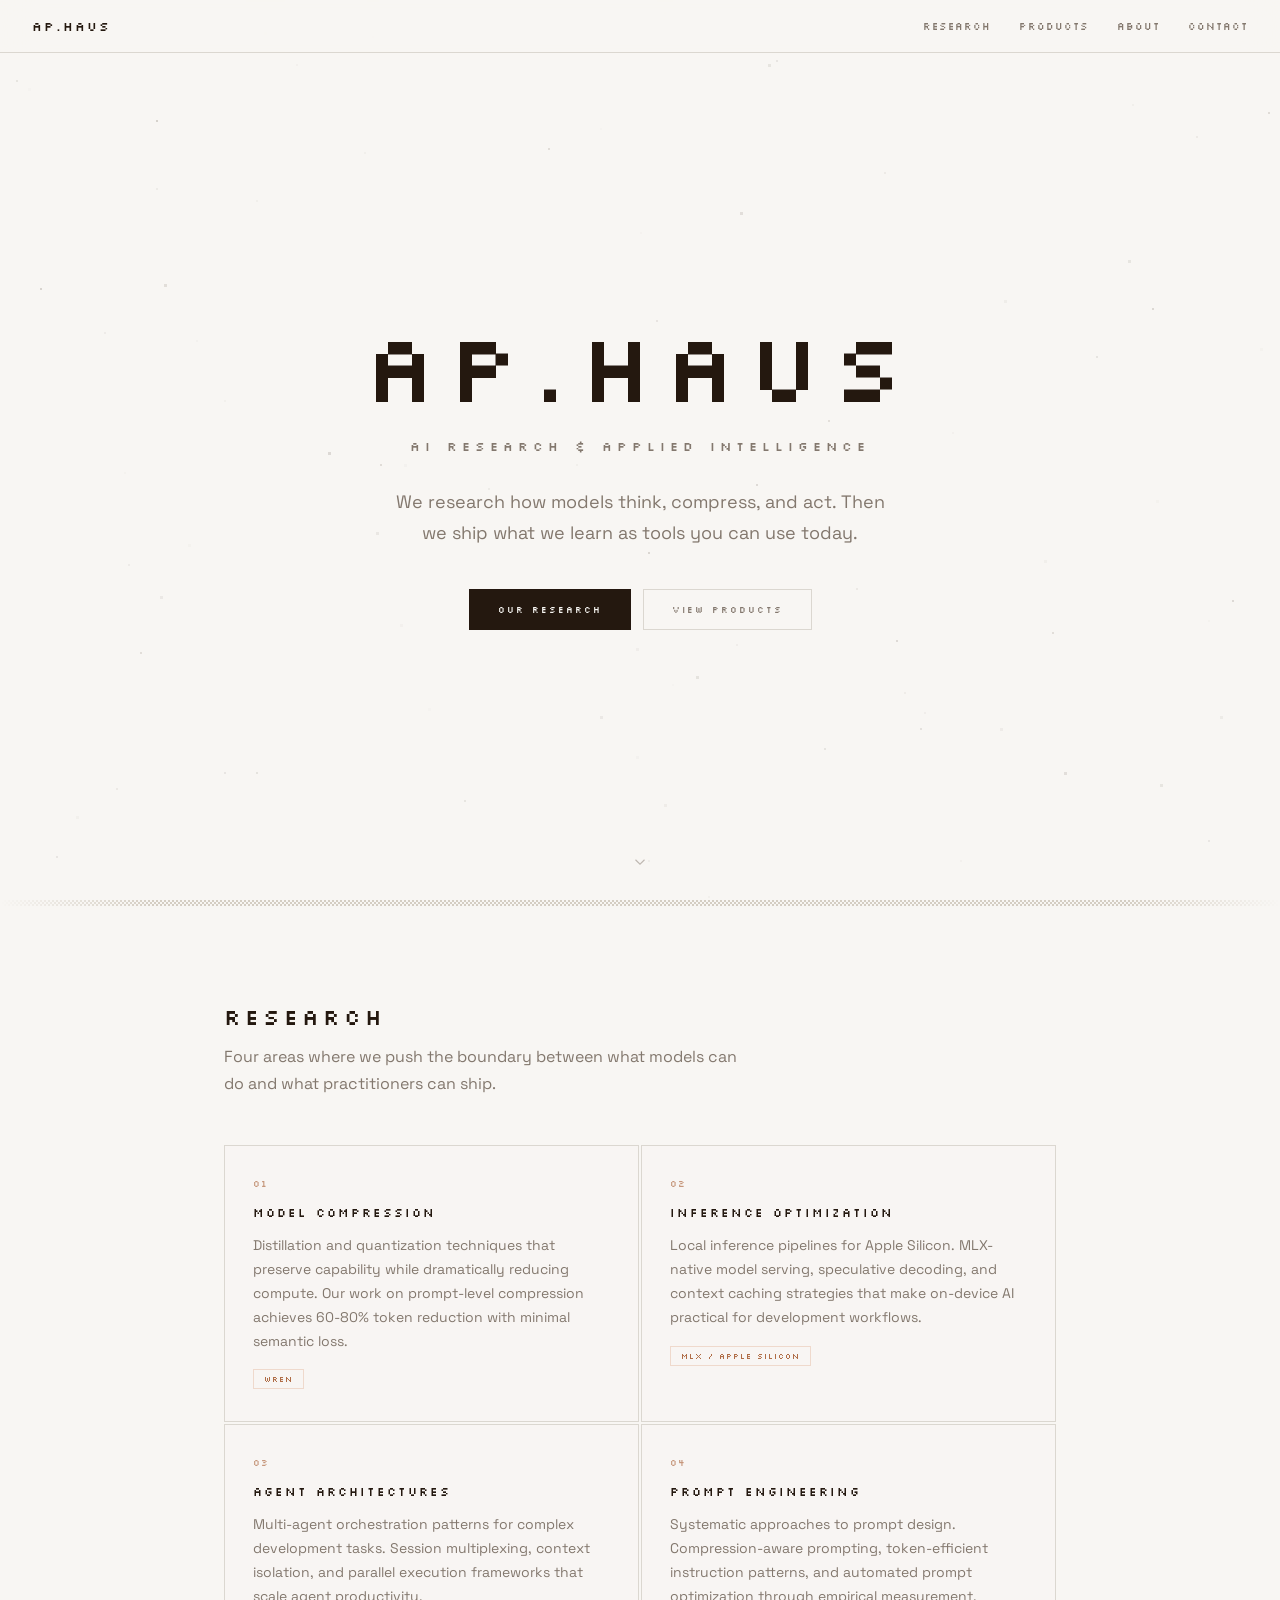
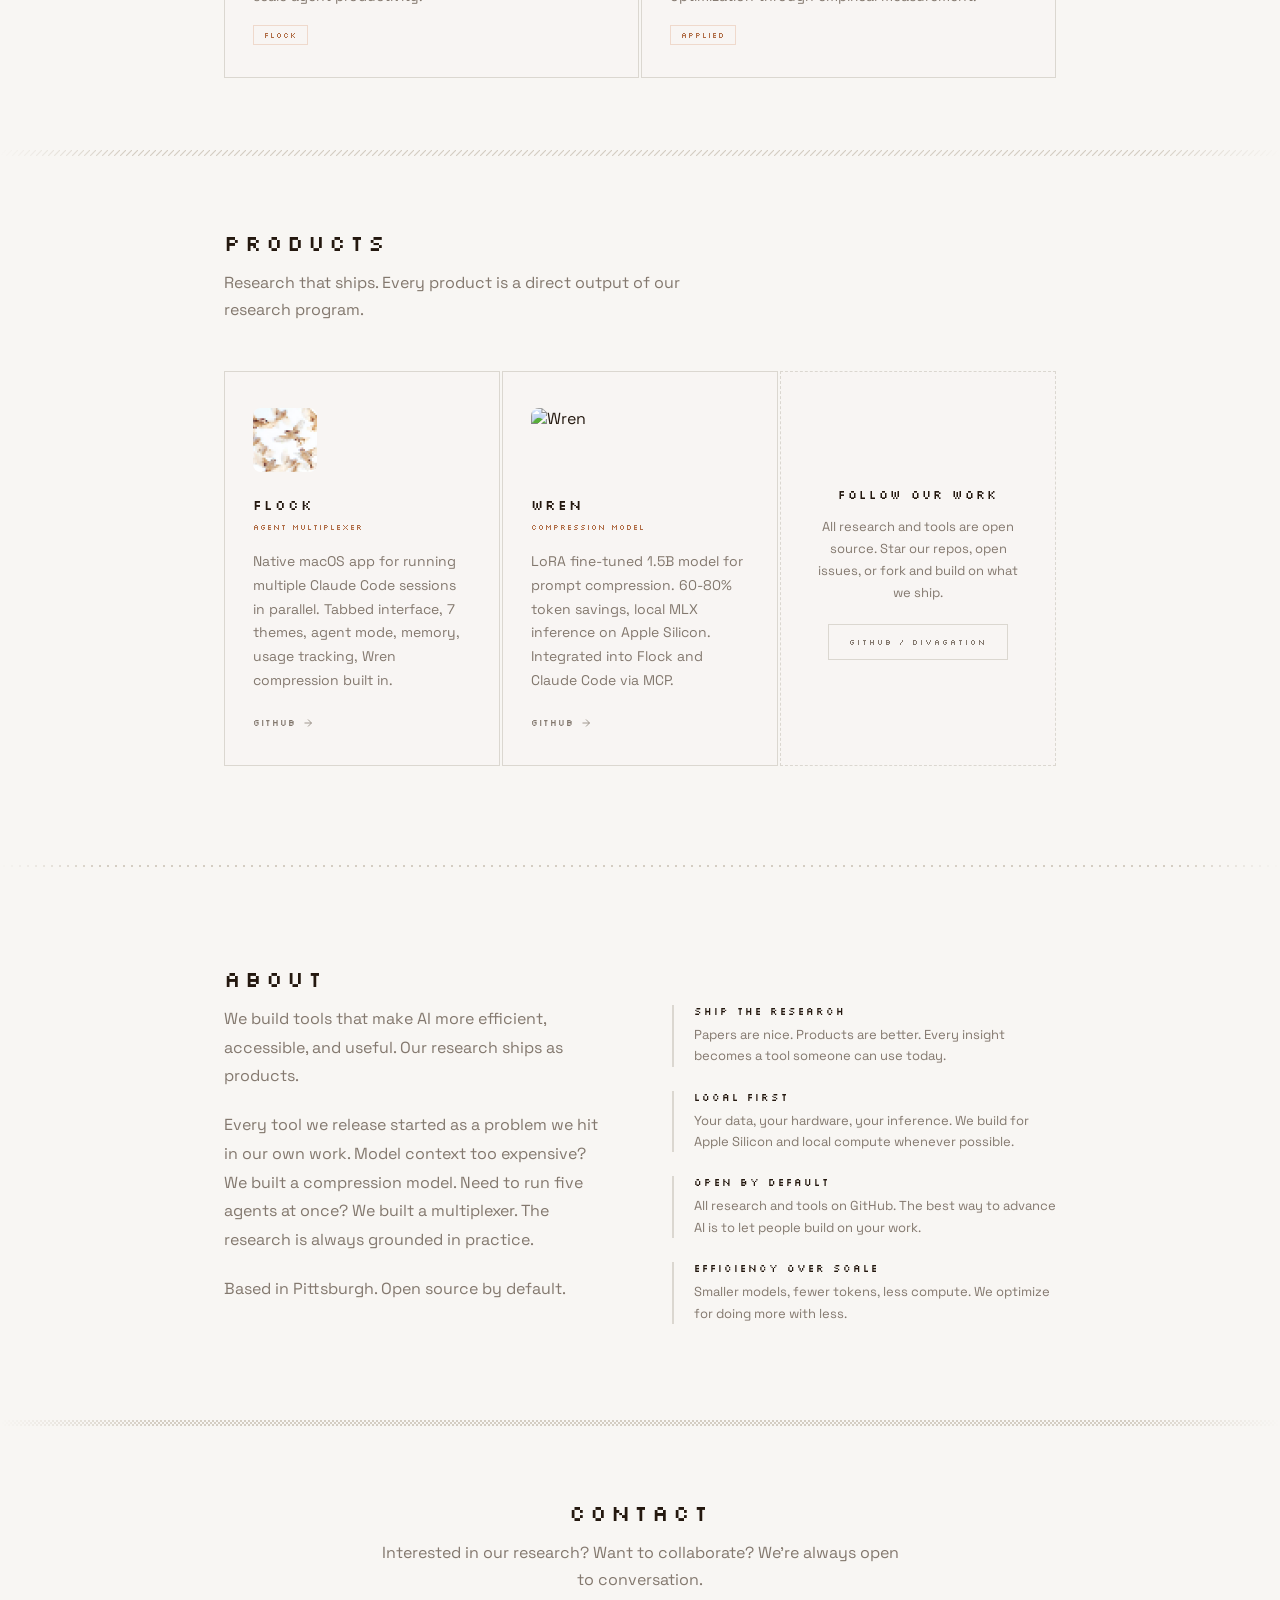
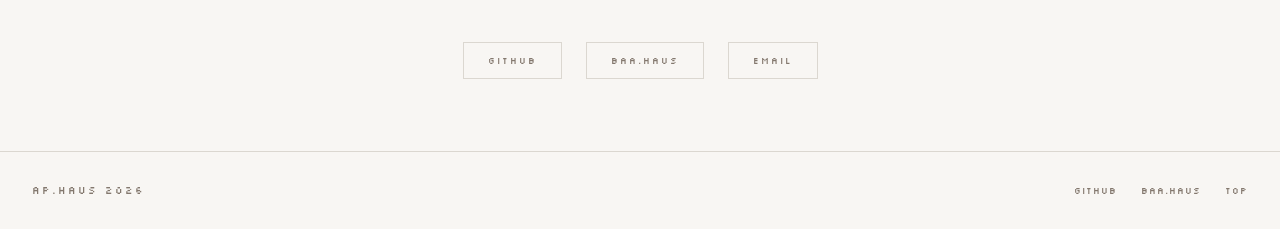
==== commit 876b122e: "Cache-bust flock icon" ====
--- a/index.html
+++ b/index.html
@@ -944,7 +944,7 @@
 
       <div class="products-grid reveal-stagger">
         <div class="product-card reveal" style="--s:0">
-          <img class="product-icon" src="flock-icon.png" alt="Flock">
+          <img class="product-icon" src="flock-icon.png?v=2" alt="Flock">
           <h3>FLOCK</h3>
           <span class="product-type">AGENT MULTIPLEXER</span>
           <p>Native macOS app for running multiple Claude Code sessions in parallel. Tabbed interface, 7 themes, agent mode, memory, usage tracking, Wren compression built in.</p>
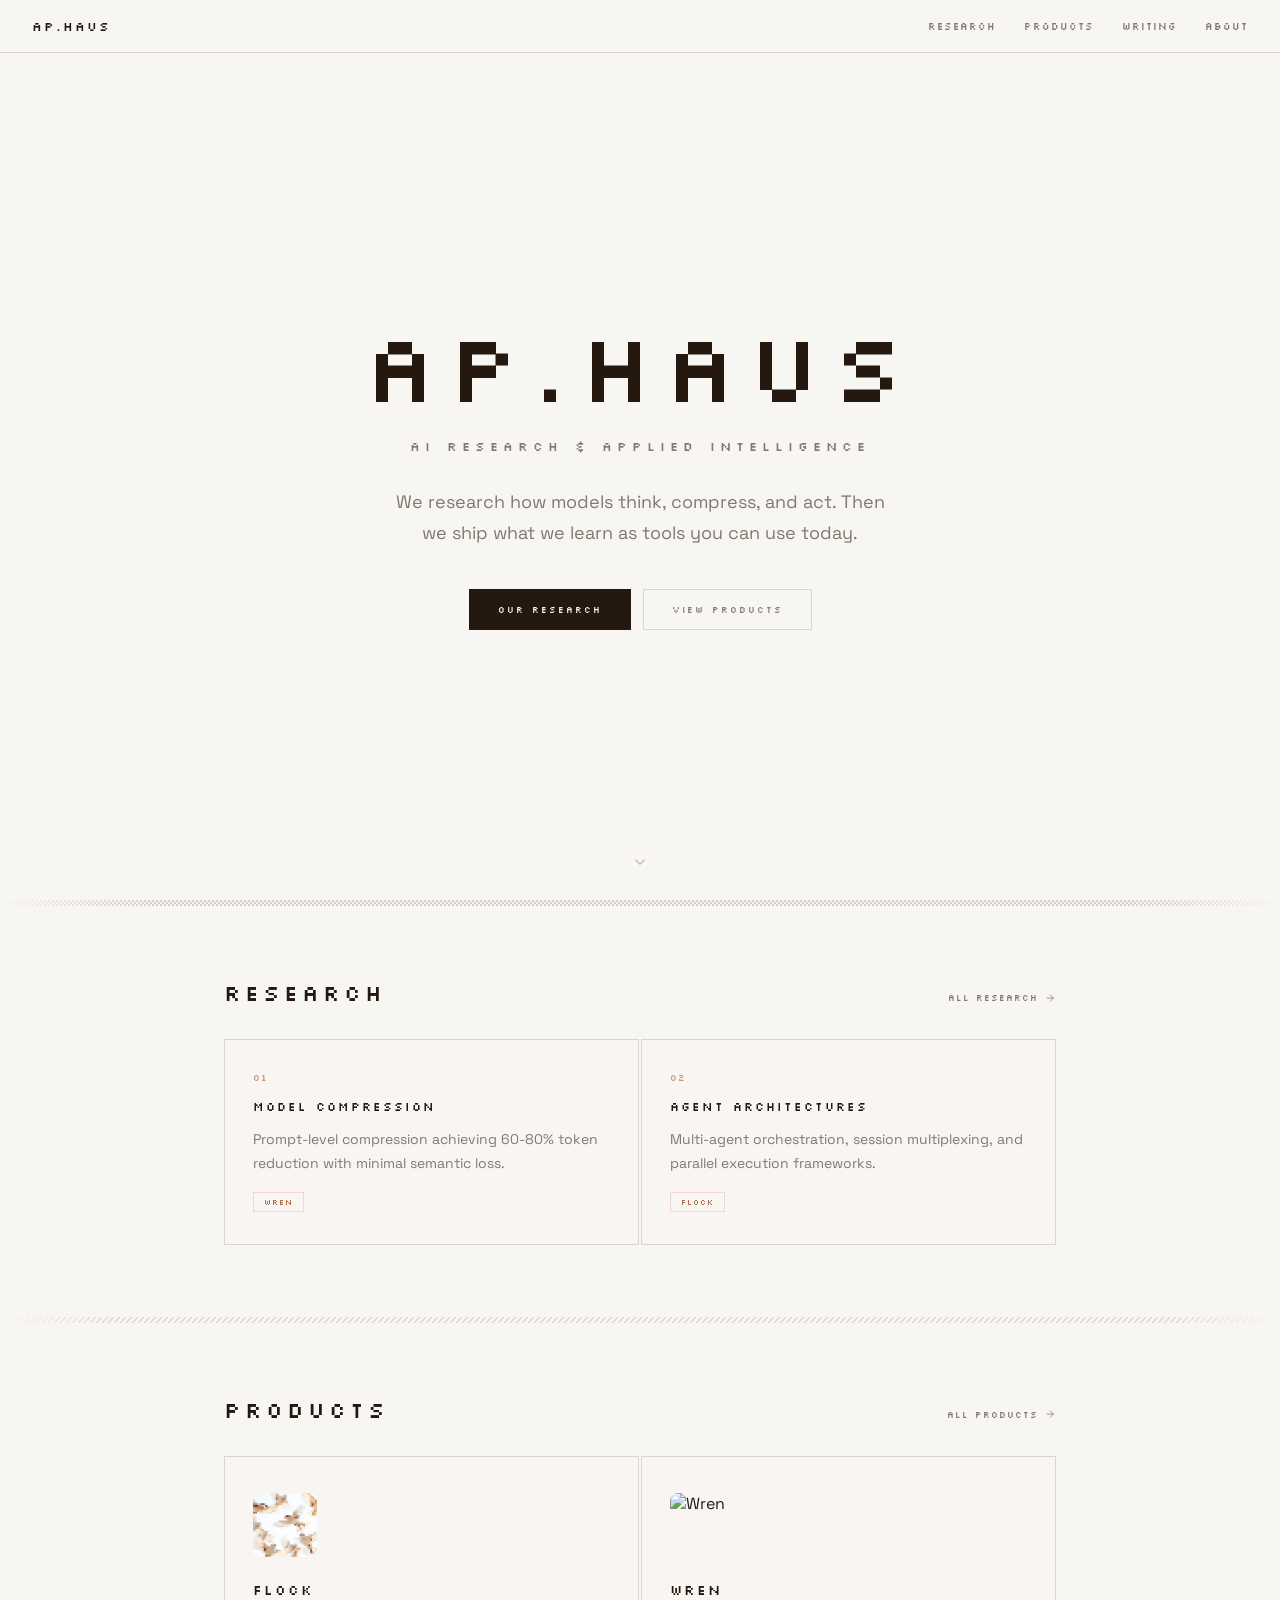
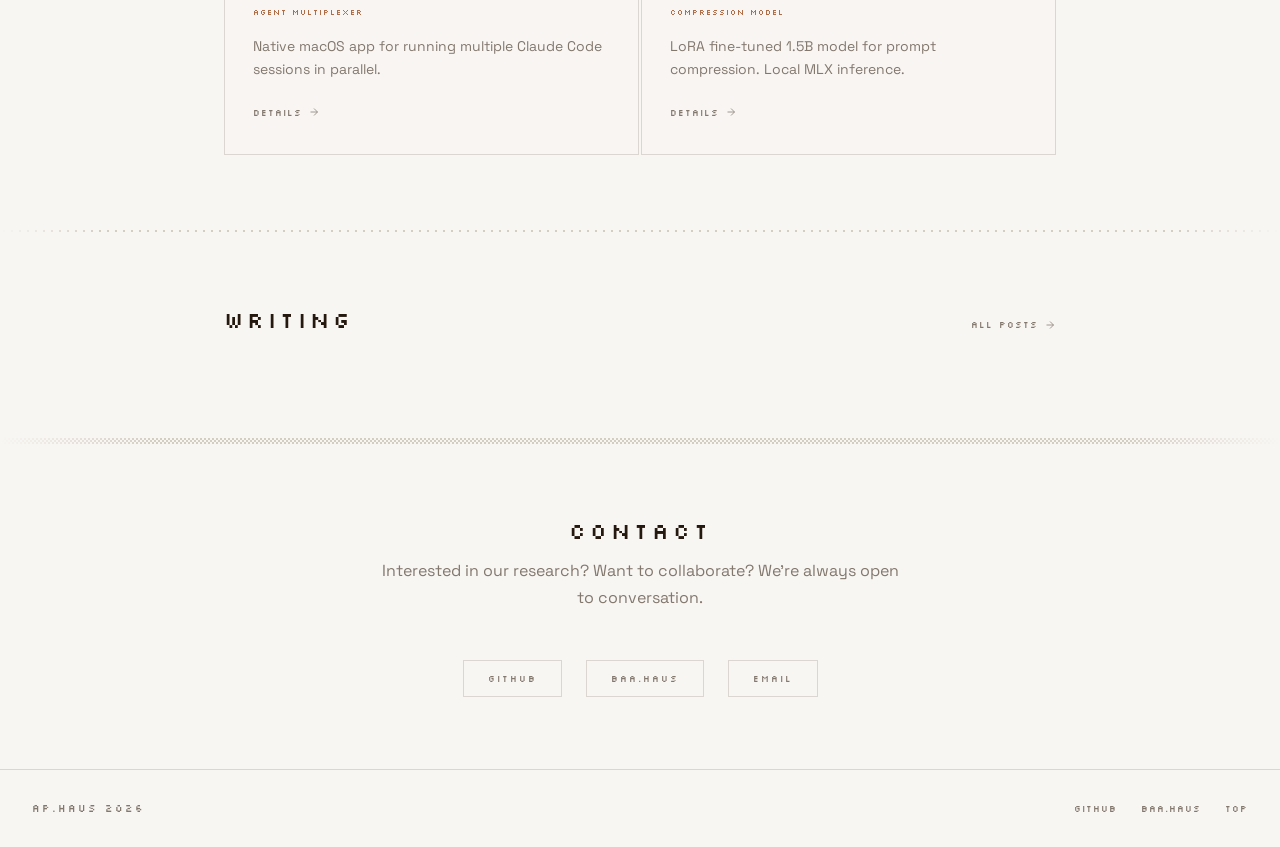
==== commit 8599cbfd: "Expand ap.haus from single landing page to multi-page site - Extract shared CSS to style.css and JS " ====
--- a/index.html
+++ b/index.html
@@ -3,7 +3,7 @@
 <head>
   <meta charset="utf-8">
   <meta name="viewport" content="width=device-width, initial-scale=1">
-  <title>AP.HAUS — AI Research & Applied Intelligence</title>
+  <title>AP.HAUS -- AI Research & Applied Intelligence</title>
   <meta name="description" content="AP.HAUS is an AI research company building tools at the forefront of model compression, agent architectures, and applied intelligence.">
   <meta property="og:title" content="AP.HAUS">
   <meta property="og:description" content="AI research that ships as products. Model compression, inference optimization, agent architectures.">
@@ -18,1018 +18,135 @@
   <link rel="preconnect" href="https://fonts.googleapis.com">
   <link rel="preconnect" href="https://fonts.gstatic.com" crossorigin>
   <link href="https://fonts.googleapis.com/css2?family=Silkscreen:wght@400;700&family=Space+Grotesk:wght@300;400;500;600&display=swap" rel="stylesheet">
-  <style>
-    :root {
-      --bg: oklch(0.975 0.005 80);
-      --ink: oklch(0.22 0.025 55);
-      --muted: oklch(0.58 0.02 65);
-      --accent: oklch(0.60 0.10 50);
-      --accent-soft: oklch(0.90 0.03 55);
-      --border: oklch(0.88 0.01 75);
-      --code-bg: oklch(0.94 0.008 75);
-      --pixel: 'Silkscreen', cursive;
-      --body: 'Space Grotesk', -apple-system, BlinkMacSystemFont, sans-serif;
-      --mono: 'SF Mono', 'Menlo', 'Consolas', monospace;
-      --ease-out-expo: cubic-bezier(0.16, 1, 0.3, 1);
-      --ease-out-quart: cubic-bezier(0.25, 1, 0.5, 1);
-      --ease-out-quint: cubic-bezier(0.22, 1, 0.36, 1);
-    }
-
-    * { margin: 0; padding: 0; box-sizing: border-box; }
-    html { scroll-behavior: smooth; }
-
-    body {
-      font-family: var(--body);
-      background: var(--bg);
-      color: var(--ink);
-      min-height: 100vh;
-      overflow-x: hidden;
-    }
-
-    /* particle field canvas */
-    #field {
-      position: fixed;
-      inset: 0;
-      pointer-events: none;
-      z-index: 0;
-      image-rendering: pixelated;
-      image-rendering: crisp-edges;
-    }
-
-    a { color: inherit; text-decoration: none; }
-
-    /* ─── NAV ─── */
-    .nav {
-      position: fixed;
-      top: 0; left: 0; right: 0;
-      z-index: 100;
-      display: flex;
-      align-items: center;
-      justify-content: space-between;
-      padding: 18px 32px;
-      background: oklch(0.975 0.005 80 / 0.85);
-      backdrop-filter: blur(16px);
-      -webkit-backdrop-filter: blur(16px);
-      border-bottom: 1px solid var(--border);
-      transition: padding 300ms var(--ease-out-quart),
-                  background 300ms var(--ease-out-quart);
-    }
-
-    .nav.scrolled {
-      padding: 12px 32px;
-      background: oklch(0.975 0.005 80 / 0.95);
-    }
-
-    .nav-brand {
-      font-family: var(--pixel);
-      font-size: 13px;
-      letter-spacing: 2px;
-    }
-
-    .nav-links { display: flex; gap: 28px; }
-
-    .nav-links a {
-      font-family: var(--pixel);
-      font-size: 10px;
-      color: var(--muted);
-      letter-spacing: 1px;
-      position: relative;
-      transition: color 200ms var(--ease-out-quart);
-    }
-
-    .nav-links a::after {
-      content: '';
-      position: absolute;
-      bottom: -4px;
-      left: 0; right: 0;
-      height: 2px;
-      background: var(--accent);
-      transform: scaleX(0);
-      transform-origin: left;
-      transition: transform 250ms steps(5);
-    }
-
-    .nav-links a:hover { color: var(--ink); }
-    .nav-links a:hover::after { transform: scaleX(1); }
-
-    /* ─── HERO ─── */
-    .hero {
-      min-height: 100vh;
-      min-height: 100svh;
-      display: flex;
-      flex-direction: column;
-      align-items: center;
-      justify-content: center;
-      text-align: center;
-      padding: 80px 24px 48px;
-      position: relative;
-      z-index: 1;
-    }
-
-    .hero h1 {
-      font-family: var(--pixel);
-      font-size: clamp(48px, 10vw, 96px);
-      font-weight: 400;
-      letter-spacing: 12px;
-      margin-bottom: 12px;
-    }
-
-    .hero h1 span {
-      display: inline-block;
-      opacity: 0;
-      animation: letter-in 500ms var(--ease-out-expo) forwards;
-      animation-delay: calc(400ms + var(--i, 0) * 110ms);
-      cursor: default;
-      transition: color 150ms var(--ease-out-quart);
-    }
-
-    @keyframes letter-in {
-      from { opacity: 0; transform: translateY(10px) scale(0.85); }
-      to { opacity: 1; transform: translateY(0) scale(1); }
-    }
-
-    .hero h1 span:hover {
-      color: var(--accent);
-      animation: letter-hop 350ms var(--ease-out-expo);
-    }
-
-    @keyframes letter-hop {
-      0% { transform: translateY(0) rotate(0deg); }
-      35% { transform: translateY(-8px) rotate(-5deg); }
-      65% { transform: translateY(2px) rotate(2deg); }
-      100% { transform: translateY(0) rotate(0deg); }
-    }
-
-    .tagline {
-      font-family: var(--pixel);
-      font-size: clamp(9px, 1.6vw, 13px);
-      color: var(--muted);
-      letter-spacing: 5px;
-      margin-bottom: 32px;
-      opacity: 0;
-      animation: enter-up 700ms var(--ease-out-expo) 1000ms forwards;
-    }
-
-    .hero-desc {
-      font-size: clamp(15px, 2vw, 18px);
-      line-height: 1.75;
-      color: var(--muted);
-      max-width: 42ch;
-      margin-bottom: 40px;
-      font-weight: 400;
-      opacity: 0;
-      animation: enter-up 700ms var(--ease-out-expo) 1150ms forwards;
-    }
-
-    .actions {
-      display: flex;
-      gap: 12px;
-      flex-wrap: wrap;
-      justify-content: center;
-      opacity: 0;
-      animation: enter-up 700ms var(--ease-out-expo) 1300ms forwards;
-    }
-
-    @keyframes enter-drop {
-      from { opacity: 0; transform: translateY(-24px); }
-      to { opacity: 1; transform: translateY(0); }
-    }
-
-    @keyframes enter-up {
-      from { opacity: 0; transform: translateY(16px); }
-      to { opacity: 1; transform: translateY(0); }
-    }
-
-    .btn {
-      font-family: var(--pixel);
-      font-size: 9px;
-      letter-spacing: 2px;
-      padding: 14px 28px;
-      border: 1px solid var(--border);
-      background: transparent;
-      color: var(--muted);
-      cursor: pointer;
-      transition: border-color 200ms var(--ease-out-quart),
-                  color 200ms var(--ease-out-quart),
-                  transform 200ms var(--ease-out-quart),
-                  background 200ms var(--ease-out-quart);
-      position: relative;
-      overflow: hidden;
-    }
-
-    /* pixel fill sweep on hover */
-    .btn::before {
-      content: '';
-      position: absolute;
-      inset: 0;
-      background-image: url("data:image/svg+xml,%3Csvg xmlns='http://www.w3.org/2000/svg' width='4' height='4'%3E%3Crect width='2' height='2' fill='%23d4cdc2'/%3E%3Crect x='2' y='2' width='2' height='2' fill='%23d4cdc2'/%3E%3C/svg%3E");
-      background-size: 4px 4px;
-      image-rendering: pixelated;
-      opacity: 0;
-      transform: translateX(-101%);
-      transition: transform 300ms steps(8), opacity 150ms;
-    }
-
-    .btn:hover::before {
-      transform: translateX(0);
-      opacity: 0.3;
-    }
-
-    .btn:hover {
-      border-color: var(--ink);
-      color: var(--ink);
-      transform: translateY(-2px);
-    }
-
-    .btn:active {
-      transform: translateY(1px) scale(0.97);
-      transition-duration: 80ms;
-    }
-
-    .btn.primary {
-      background: var(--ink);
-      color: var(--bg);
-      border-color: var(--ink);
-    }
-
-    .btn.primary::before {
-      background-image: url("data:image/svg+xml,%3Csvg xmlns='http://www.w3.org/2000/svg' width='4' height='4'%3E%3Crect width='2' height='2' fill='%23f5f1eb'/%3E%3Crect x='2' y='2' width='2' height='2' fill='%23f5f1eb'/%3E%3C/svg%3E");
-      opacity: 0;
-    }
-
-    .btn.primary:hover {
-      background: oklch(0.28 0.025 55);
-      transform: translateY(-2px);
-    }
-
-    .btn.primary:hover::before {
-      opacity: 0.15;
-    }
-
-    .scroll-hint {
-      position: absolute;
-      bottom: 24px;
-      left: 50%;
-      transform: translateX(-50%);
-      opacity: 0;
-      animation: hint-enter 700ms var(--ease-out-expo) 1.8s forwards,
-                 hint-bob 2.5s var(--ease-out-quart) 2.6s infinite;
-    }
-
-    .scroll-hint svg {
-      width: 18px;
-      height: 18px;
-      stroke: var(--muted);
-      stroke-width: 1.5;
-      fill: none;
-    }
-
-    @keyframes hint-enter {
-      from { opacity: 0; transform: translateX(-50%) translateY(16px); }
-      to { opacity: 0.5; transform: translateX(-50%) translateY(0); }
-    }
-
-    @keyframes hint-bob {
-      0%, 100% { transform: translateX(-50%) translateY(0); opacity: 0.4; }
-      50% { transform: translateX(-50%) translateY(6px); opacity: 0.15; }
-    }
-
-    /* ─── SHARED ─── */
-    section { position: relative; z-index: 1; }
-
-    .container {
-      max-width: 880px;
-      margin: 0 auto;
-      padding: 0 24px;
-    }
-
-    .section-label {
-      font-family: var(--pixel);
-      font-size: clamp(16px, 2.5vw, 22px);
-      font-weight: 400;
-      letter-spacing: 4px;
-      margin-bottom: 12px;
-    }
-
-    .section-sub {
-      font-size: clamp(14px, 1.8vw, 16px);
-      color: var(--muted);
-      line-height: 1.7;
-      max-width: 52ch;
-      margin-bottom: 48px;
-    }
-
-    /* ─── DITHER DIVIDERS ─── */
-    .dither {
-      height: 6px;
-      image-rendering: pixelated;
-      transform: scaleX(0);
-      transition: transform 600ms var(--ease-out-expo);
-    }
-
-    .dither.visible { transform: scaleX(1); }
-
-    .dither-check {
-      background-image: url("data:image/svg+xml,%3Csvg xmlns='http://www.w3.org/2000/svg' width='4' height='4'%3E%3Crect width='2' height='2' fill='%23d4cdc2'/%3E%3Crect x='2' y='2' width='2' height='2' fill='%23d4cdc2'/%3E%3C/svg%3E");
-      background-size: 4px 4px;
-      mask-image: linear-gradient(to right, transparent, black 12%, black 88%, transparent);
-      -webkit-mask-image: linear-gradient(to right, transparent, black 12%, black 88%, transparent);
-    }
-
-    .dither-diag {
-      background-image: url("data:image/svg+xml,%3Csvg xmlns='http://www.w3.org/2000/svg' width='6' height='6'%3E%3Cpath d='M0 6L6 0' stroke='%23d4cdc2' stroke-width='1.2'/%3E%3C/svg%3E");
-      background-size: 6px 6px;
-      mask-image: linear-gradient(to right, transparent, black 10%, black 90%, transparent);
-      -webkit-mask-image: linear-gradient(to right, transparent, black 10%, black 90%, transparent);
-    }
-
-    .dither-dot {
-      background-image: url("data:image/svg+xml,%3Csvg xmlns='http://www.w3.org/2000/svg' width='8' height='8'%3E%3Crect x='3' y='3' width='2' height='2' fill='%23d4cdc2'/%3E%3C/svg%3E");
-      background-size: 8px 8px;
-      mask-image: linear-gradient(to right, transparent, black 8%, black 92%, transparent);
-      -webkit-mask-image: linear-gradient(to right, transparent, black 8%, black 92%, transparent);
-    }
-
-    /* ─── REVEAL ANIMATION ─── */
-    .reveal {
-      opacity: 0;
-      transform: translateY(20px);
-      transition: opacity 600ms var(--ease-out-expo),
-                  transform 600ms var(--ease-out-expo);
-    }
-
-    .reveal.visible {
-      opacity: 1;
-      transform: translateY(0);
-    }
-
-    .reveal-stagger > .reveal {
-      transition-delay: calc(var(--s, 0) * 120ms);
-    }
-
-    /* ─── RESEARCH ─── */
-    .research { padding: 96px 0 72px; }
-
-    .research-grid {
-      display: grid;
-      grid-template-columns: repeat(2, 1fr);
-      gap: 2px;
-    }
-
-    .research-card {
-      padding: 32px 28px;
-      background: oklch(0.975 0.005 80 / 0.6);
-      border: 1px solid var(--border);
-      position: relative;
-      transition: border-color 300ms var(--ease-out-quart);
-      overflow: hidden;
-    }
-
-    /* scanline sweep on hover */
-    .research-card::after {
-      content: '';
-      position: absolute;
-      left: 0; right: 0;
-      height: 2px;
-      background: linear-gradient(to right, transparent, var(--accent), transparent);
-      opacity: 0;
-      top: 0;
-      transform: translateY(-1px);
-      transition: opacity 0ms;
-    }
-
-    .research-card:hover {
-      border-color: var(--accent);
-    }
-
-    .research-card:hover::after {
-      opacity: 0.5;
-      animation: scanline 600ms steps(20) forwards;
-    }
-
-    @keyframes scanline {
-      from { transform: translateY(0); }
-      to { transform: translateY(calc(100% + 200px)); opacity: 0; }
-    }
-
-    .research-card::before {
-      content: attr(data-idx);
-      font-family: var(--pixel);
-      font-size: 9px;
-      color: var(--accent);
-      letter-spacing: 1px;
-      display: block;
-      margin-bottom: 16px;
-      opacity: 0.7;
-    }
-
-    .research-card h3 {
-      font-family: var(--pixel);
-      font-size: 12px;
-      letter-spacing: 2px;
-      margin-bottom: 14px;
-      font-weight: 400;
-    }
-
-    .research-card p {
-      font-size: 14px;
-      line-height: 1.7;
-      color: var(--muted);
-    }
-
-    .research-card .tag {
-      display: inline-block;
-      font-family: var(--pixel);
-      font-size: 8px;
-      letter-spacing: 1px;
-      color: var(--accent);
-      border: 1px solid var(--accent-soft);
-      padding: 4px 10px;
-      margin-top: 16px;
-      transition: border-color 200ms var(--ease-out-quart),
-                  color 200ms var(--ease-out-quart);
-    }
-
-    .research-card:hover .tag {
-      border-color: var(--accent);
-      color: var(--ink);
-    }
-
-    /* ─── PRODUCTS ─── */
-    .products { padding: 72px 0 96px; }
-
-    .products-grid {
-      display: grid;
-      grid-template-columns: repeat(3, 1fr);
-      gap: 2px;
-    }
-
-    .product-card {
-      padding: 36px 28px;
-      border: 1px solid var(--border);
-      background: oklch(0.975 0.005 80 / 0.6);
-      display: flex;
-      flex-direction: column;
-      transition: border-color 300ms var(--ease-out-quart),
-                  transform 300ms var(--ease-out-quart);
-      overflow: hidden;
-      position: relative;
-    }
-
-    /* vertical scanline on product hover */
-    .product-card::after {
-      content: '';
-      position: absolute;
-      top: 0; bottom: 0;
-      width: 2px;
-      background: linear-gradient(to bottom, transparent, var(--accent), transparent);
-      opacity: 0;
-      left: 0;
-    }
-
-    .product-card:hover {
-      border-color: var(--accent);
-      transform: translateY(-2px);
-    }
-
-    .product-card:hover::after {
-      opacity: 0.5;
-      animation: vscanline 500ms steps(16) forwards;
-    }
-
-    @keyframes vscanline {
-      from { transform: translateX(0); }
-      to { transform: translateX(calc(100% + 300px)); opacity: 0; }
-    }
-
-    .product-icon {
-      width: 64px;
-      height: 64px;
-      margin-bottom: 24px;
-      border-radius: 8px;
-      transition: transform 300ms var(--ease-out-quart);
-    }
-
-    .product-card:hover .product-icon {
-      animation: icon-wobble 600ms var(--ease-out-quart);
-    }
-
-    @keyframes icon-wobble {
-      0% { transform: rotate(0deg); }
-      20% { transform: rotate(-6deg) scale(1.05); }
-      40% { transform: rotate(4deg); }
-      60% { transform: rotate(-2deg); }
-      80% { transform: rotate(1deg); }
-      100% { transform: rotate(0deg); }
-    }
-
-    .product-card h3 {
-      font-family: var(--pixel);
-      font-size: 14px;
-      letter-spacing: 2px;
-      margin-bottom: 8px;
-      font-weight: 400;
-    }
-
-    .product-card .product-type {
-      font-family: var(--pixel);
-      font-size: 8px;
-      letter-spacing: 1px;
-      color: var(--accent);
-      margin-bottom: 18px;
-    }
-
-    .product-card p {
-      font-size: 14px;
-      line-height: 1.7;
-      color: var(--muted);
-      flex: 1;
-    }
-
-    .product-card .product-link {
-      font-family: var(--pixel);
-      font-size: 9px;
-      letter-spacing: 1px;
-      color: var(--muted);
-      margin-top: 24px;
-      display: inline-flex;
-      align-items: center;
-      gap: 6px;
-      transition: color 200ms var(--ease-out-quart);
-    }
-
-    .product-card .product-link:hover {
-      color: var(--ink);
-    }
-
-    .product-card .product-link svg {
-      width: 12px;
-      height: 12px;
-      stroke: currentColor;
-      stroke-width: 1.5;
-      fill: none;
-      transition: transform 200ms var(--ease-out-quart);
-    }
-
-    .product-card .product-link:hover svg {
-      transform: translateX(3px);
-    }
-
-    .product-meta {
-      display: flex;
-      align-items: center;
-      justify-content: space-between;
-      margin-top: 24px;
-    }
-
-    .product-meta .product-link { margin-top: 0; }
-
-    .star-count {
-      font-family: var(--pixel);
-      font-size: 9px;
-      letter-spacing: 1px;
-      color: var(--muted);
-      opacity: 0;
-      transition: opacity 300ms var(--ease-out-quart);
-    }
-
-    .star-count.loaded { opacity: 1; }
-
-    .product-cta {
-      display: flex;
-      align-items: center;
-      justify-content: center;
-      border-style: dashed;
-    }
-
-    .product-cta:hover { transform: none; }
-
-    .cta-inner {
-      text-align: center;
-    }
-
-    .cta-inner h3 {
-      font-family: var(--pixel);
-      font-size: 12px;
-      letter-spacing: 2px;
-      margin-bottom: 14px;
-      font-weight: 400;
-    }
-
-    .cta-inner p {
-      font-size: 13px;
-      line-height: 1.7;
-      color: var(--muted);
-      margin-bottom: 24px;
-    }
-
-    .cta-inner .btn {
-      font-size: 8px;
-      padding: 12px 20px;
-    }
-
-    /* ─── ABOUT ─── */
-    .about { padding: 96px 0; }
-
-    .about-content {
-      display: grid;
-      grid-template-columns: 1fr 1fr;
-      gap: 64px;
-      align-items: start;
-    }
-
-    .about-text p {
-      font-size: 16px;
-      line-height: 1.8;
-      color: var(--muted);
-      margin-bottom: 20px;
-    }
-
-    .about-text p:last-child { margin-bottom: 0; }
-
-    .about-principles {
-      display: flex;
-      flex-direction: column;
-      gap: 24px;
-    }
-
-    .principle {
-      padding-left: 20px;
-      border-left: 2px solid var(--border);
-      transition: border-color 300ms var(--ease-out-quart),
-                  transform 300ms var(--ease-out-quart);
-    }
-
-    .principle:hover {
-      border-left-color: var(--accent);
-      transform: translateX(4px);
-    }
-
-    .principle h4 {
-      font-family: var(--pixel);
-      font-size: 10px;
-      letter-spacing: 2px;
-      margin-bottom: 6px;
-      font-weight: 400;
-    }
-
-    .principle p {
-      font-size: 13px;
-      line-height: 1.65;
-      color: var(--muted);
-    }
-
-    /* ─── CONTACT ─── */
-    .contact {
-      padding: 72px 0;
-      text-align: center;
-    }
-
-    .contact .section-sub {
-      margin-left: auto;
-      margin-right: auto;
-    }
-
-    .contact-links {
-      display: flex;
-      gap: 24px;
-      justify-content: center;
-      flex-wrap: wrap;
-    }
-
-    .contact-link {
-      font-family: var(--pixel);
-      font-size: 9px;
-      letter-spacing: 2px;
-      color: var(--muted);
-      padding: 12px 24px;
-      border: 1px solid var(--border);
-      transition: border-color 200ms var(--ease-out-quart),
-                  color 200ms var(--ease-out-quart),
-                  transform 200ms var(--ease-out-quart);
-    }
-
-    .contact-link:hover {
-      border-color: var(--ink);
-      color: var(--ink);
-      transform: translateY(-2px);
-    }
-
-    /* ─── FOOTER ─── */
-    .footer {
-      position: relative;
-      z-index: 1;
-      padding: 32px;
-      display: flex;
-      justify-content: space-between;
-      align-items: center;
-      border-top: 1px solid var(--border);
-    }
-
-    .footer-brand {
-      font-family: var(--pixel);
-      font-size: 10px;
-      letter-spacing: 2px;
-      color: var(--muted);
-    }
-
-    .footer-links {
-      display: flex;
-      gap: 24px;
-    }
-
-    .footer-links a {
-      font-family: var(--pixel);
-      font-size: 9px;
-      letter-spacing: 1px;
-      color: var(--muted);
-      transition: color 200ms var(--ease-out-quart);
-    }
-
-    .footer-links a:hover { color: var(--ink); }
-
-    /* ─── PIXEL CURSOR ─── */
-    .cursor-dot {
-      position: fixed;
-      width: 4px;
-      height: 4px;
-      background: var(--accent);
-      pointer-events: none;
-      z-index: 999;
-      opacity: 0;
-      transition: opacity 300ms;
-      image-rendering: pixelated;
-    }
-
-    body:hover .cursor-dot { opacity: 0.6; }
-
-    /* ─── RESPONSIVE ─── */
-    @media (max-width: 768px) {
-      .nav { padding: 14px 20px; }
-      .nav-links { gap: 16px; }
-      .nav-links a { font-size: 9px; }
-
-      .hero { padding: 100px 20px 48px; }
-      .hero h1 { letter-spacing: 6px; }
-
-      .research-grid { grid-template-columns: 1fr; }
-      .products-grid { grid-template-columns: 1fr; }
-
-      .about-content {
-        grid-template-columns: 1fr;
-        gap: 40px;
-      }
-
-      .footer {
-        flex-direction: column;
-        gap: 16px;
-        text-align: center;
-      }
-    }
-
-    @media (max-width: 480px) {
-      .nav-links { display: none; }
-      .hero h1 { letter-spacing: 4px; }
-      .tagline { letter-spacing: 3px; }
-      .actions { flex-direction: column; align-items: center; }
-      .contact-links { flex-direction: column; align-items: center; }
-    }
-
-    /* mobile nav toggle */
-    .nav-toggle {
-      display: none;
-      background: none;
-      border: none;
-      cursor: pointer;
-      padding: 4px;
-    }
-
-    .nav-toggle svg {
-      width: 20px;
-      height: 20px;
-      stroke: var(--ink);
-      stroke-width: 1.5;
-      fill: none;
-    }
-
-    @media (max-width: 480px) {
-      .nav-toggle { display: block; }
-
-      .nav-links {
-        position: absolute;
-        top: 100%;
-        left: 0;
-        right: 0;
-        flex-direction: column;
-        background: oklch(0.975 0.005 80 / 0.95);
-        backdrop-filter: blur(16px);
-        -webkit-backdrop-filter: blur(16px);
-        border-bottom: 1px solid var(--border);
-        padding: 20px 32px;
-        gap: 16px;
-        transform: translateY(-8px);
-        opacity: 0;
-        pointer-events: none;
-        transition: transform 300ms var(--ease-out-expo),
-                    opacity 300ms var(--ease-out-expo);
-      }
-
-      .nav-links.open {
-        display: flex;
-        transform: translateY(0);
-        opacity: 1;
-        pointer-events: auto;
-      }
-    }
-
-    /* ─── REDUCED MOTION ─── */
-    @media (prefers-reduced-motion: reduce) {
-      *, *::before, *::after {
-        animation-duration: 0.01ms !important;
-        animation-iteration-count: 1 !important;
-        transition-duration: 0.01ms !important;
-        scroll-behavior: auto !important;
-      }
-      .reveal { opacity: 1; transform: none; }
-      .dither { transform: scaleX(1); }
-      #field { display: none; }
-    }
-  </style>
+  <link rel="stylesheet" href="/style.css">
 </head>
 <body>
 
   <canvas id="field"></canvas>
   <div class="cursor-dot" id="cursor"></div>
 
-  <!-- NAV -->
   <nav class="nav">
-    <a href="#" class="nav-brand">AP.HAUS</a>
-    <button class="nav-toggle" onclick="document.querySelector('.nav-links').classList.toggle('open')" aria-label="Toggle menu">
+    <a href="/" class="nav-brand">AP.HAUS</a>
+    <button class="nav-toggle" aria-label="Toggle menu">
       <svg viewBox="0 0 24 24"><line x1="4" y1="7" x2="20" y2="7"/><line x1="4" y1="12" x2="20" y2="12"/><line x1="4" y1="17" x2="20" y2="17"/></svg>
     </button>
     <div class="nav-links">
-      <a href="#research">RESEARCH</a>
-      <a href="#products">PRODUCTS</a>
-      <a href="#about">ABOUT</a>
-      <a href="#contact">CONTACT</a>
+      <a href="/research/">RESEARCH</a>
+      <a href="/products/">PRODUCTS</a>
+      <a href="/posts/">WRITING</a>
+      <a href="/about/">ABOUT</a>
     </div>
   </nav>
 
   <!-- HERO -->
   <section class="hero">
     <h1 id="hero-title"></h1>
-
     <p class="tagline">AI RESEARCH & APPLIED INTELLIGENCE</p>
-
     <p class="hero-desc">
       We research how models think, compress, and act. Then we ship what we learn as tools you can use today.
     </p>
-
     <div class="actions">
-      <a href="#research" class="btn primary">OUR RESEARCH</a>
-      <a href="#products" class="btn">VIEW PRODUCTS</a>
+      <a href="/research/" class="btn primary">OUR RESEARCH</a>
+      <a href="/products/" class="btn">VIEW PRODUCTS</a>
     </div>
-
     <div class="scroll-hint">
       <svg viewBox="0 0 24 24"><polyline points="6 9 12 15 18 9"/></svg>
     </div>
   </section>
 
-  <!-- DITHER -->
   <div class="dither dither-check"></div>
 
-  <!-- RESEARCH -->
-  <section class="research" id="research">
+  <!-- RESEARCH TEASER -->
+  <section class="teaser">
     <div class="container">
-      <div class="reveal">
+      <div class="reveal teaser-header">
         <p class="section-label">RESEARCH</p>
-        <p class="section-sub">Four areas where we push the boundary between what models can do and what practitioners can ship.</p>
+        <a href="/research/" class="teaser-link">
+          ALL RESEARCH <svg viewBox="0 0 24 24"><line x1="5" y1="12" x2="19" y2="12"/><polyline points="12 5 19 12 12 19"/></svg>
+        </a>
       </div>
 
       <div class="research-grid reveal-stagger">
-        <div class="research-card reveal" style="--s:0" data-idx="01">
+        <a href="/research/#compression" class="research-card reveal" style="--s:0" data-idx="01">
           <h3>MODEL COMPRESSION</h3>
-          <p>Distillation and quantization techniques that preserve capability while dramatically reducing compute. Our work on prompt-level compression achieves 60-80% token reduction with minimal semantic loss.</p>
+          <p>Prompt-level compression achieving 60-80% token reduction with minimal semantic loss.</p>
           <span class="tag">WREN</span>
-        </div>
-        <div class="research-card reveal" style="--s:1" data-idx="02">
-          <h3>INFERENCE OPTIMIZATION</h3>
-          <p>Local inference pipelines for Apple Silicon. MLX-native model serving, speculative decoding, and context caching strategies that make on-device AI practical for development workflows.</p>
-          <span class="tag">MLX / APPLE SILICON</span>
-        </div>
-        <div class="research-card reveal" style="--s:2" data-idx="03">
+        </a>
+        <a href="/research/#agents" class="research-card reveal" style="--s:1" data-idx="02">
           <h3>AGENT ARCHITECTURES</h3>
-          <p>Multi-agent orchestration patterns for complex development tasks. Session multiplexing, context isolation, and parallel execution frameworks that scale agent productivity.</p>
+          <p>Multi-agent orchestration, session multiplexing, and parallel execution frameworks.</p>
           <span class="tag">FLOCK</span>
-        </div>
-        <div class="research-card reveal" style="--s:3" data-idx="04">
-          <h3>PROMPT ENGINEERING</h3>
-          <p>Systematic approaches to prompt design. Compression-aware prompting, token-efficient instruction patterns, and automated prompt optimization through empirical measurement.</p>
-          <span class="tag">APPLIED</span>
-        </div>
+        </a>
       </div>
     </div>
   </section>
 
-  <!-- DITHER -->
   <div class="dither dither-diag"></div>
 
-  <!-- PRODUCTS -->
-  <section class="products" id="products">
+  <!-- PRODUCTS TEASER -->
+  <section class="teaser">
     <div class="container">
-      <div class="reveal">
+      <div class="reveal teaser-header">
         <p class="section-label">PRODUCTS</p>
-        <p class="section-sub">Research that ships. Every product is a direct output of our research program.</p>
+        <a href="/products/" class="teaser-link">
+          ALL PRODUCTS <svg viewBox="0 0 24 24"><line x1="5" y1="12" x2="19" y2="12"/><polyline points="12 5 19 12 12 19"/></svg>
+        </a>
       </div>
 
-      <div class="products-grid reveal-stagger">
+      <div class="products-grid reveal-stagger" style="grid-template-columns: repeat(2, 1fr);">
         <div class="product-card reveal" style="--s:0">
-          <img class="product-icon" src="flock-icon.png?v=2" alt="Flock">
+          <img class="product-icon" src="/flock-icon.png?v=2" alt="Flock">
           <h3>FLOCK</h3>
           <span class="product-type">AGENT MULTIPLEXER</span>
-          <p>Native macOS app for running multiple Claude Code sessions in parallel. Tabbed interface, 7 themes, agent mode, memory, usage tracking, Wren compression built in.</p>
+          <p>Native macOS app for running multiple Claude Code sessions in parallel.</p>
           <div class="product-meta">
-            <a href="https://github.com/Divagation/flock" class="product-link" target="_blank" rel="noopener">
-              GITHUB <svg viewBox="0 0 24 24"><line x1="5" y1="12" x2="19" y2="12"/><polyline points="12 5 19 12 12 19"/></svg>
+            <a href="/products/#flock" class="product-link">
+              DETAILS <svg viewBox="0 0 24 24"><line x1="5" y1="12" x2="19" y2="12"/><polyline points="12 5 19 12 12 19"/></svg>
             </a>
             <span class="star-count" data-repo="Divagation/flock"></span>
           </div>
         </div>
-
         <div class="product-card reveal" style="--s:1">
-          <img class="product-icon" src="wren-logo.png" alt="Wren">
+          <img class="product-icon" src="/wren-logo.png" alt="Wren">
           <h3>WREN</h3>
           <span class="product-type">COMPRESSION MODEL</span>
-          <p>LoRA fine-tuned 1.5B model for prompt compression. 60-80% token savings, local MLX inference on Apple Silicon. Integrated into Flock and Claude Code via MCP.</p>
+          <p>LoRA fine-tuned 1.5B model for prompt compression. Local MLX inference.</p>
           <div class="product-meta">
-            <a href="https://github.com/Divagation/wren" class="product-link" target="_blank" rel="noopener">
-              GITHUB <svg viewBox="0 0 24 24"><line x1="5" y1="12" x2="19" y2="12"/><polyline points="12 5 19 12 12 19"/></svg>
+            <a href="/products/#wren" class="product-link">
+              DETAILS <svg viewBox="0 0 24 24"><line x1="5" y1="12" x2="19" y2="12"/><polyline points="12 5 19 12 12 19"/></svg>
             </a>
             <span class="star-count" data-repo="Divagation/wren"></span>
-          </div>
-        </div>
-
-        <div class="product-card product-cta reveal" style="--s:2">
-          <div class="cta-inner">
-            <h3>FOLLOW OUR WORK</h3>
-            <p>All research and tools are open source. Star our repos, open issues, or fork and build on what we ship.</p>
-            <a href="https://github.com/Divagation" class="btn" target="_blank" rel="noopener">GITHUB / DIVAGATION</a>
           </div>
         </div>
       </div>
     </div>
   </section>
 
-  <!-- DITHER -->
   <div class="dither dither-dot"></div>
 
-  <!-- ABOUT -->
-  <section class="about" id="about">
+  <!-- WRITING TEASER -->
+  <section class="teaser">
     <div class="container">
-      <div class="reveal">
-        <p class="section-label">ABOUT</p>
+      <div class="reveal teaser-header">
+        <p class="section-label">WRITING</p>
+        <a href="/posts/" class="teaser-link">
+          ALL POSTS <svg viewBox="0 0 24 24"><line x1="5" y1="12" x2="19" y2="12"/><polyline points="12 5 19 12 12 19"/></svg>
+        </a>
       </div>
 
-      <div class="about-content">
-        <div class="about-text reveal">
-          <p>We build tools that make AI more efficient, accessible, and useful. Our research ships as products.</p>
-          <p>Every tool we release started as a problem we hit in our own work. Model context too expensive? We built a compression model. Need to run five agents at once? We built a multiplexer. The research is always grounded in practice.</p>
-          <p>Based in Pittsburgh. Open source by default.</p>
-        </div>
-
-        <div class="about-principles reveal-stagger">
-          <div class="principle reveal" style="--s:0">
-            <h4>SHIP THE RESEARCH</h4>
-            <p>Papers are nice. Products are better. Every insight becomes a tool someone can use today.</p>
-          </div>
-          <div class="principle reveal" style="--s:1">
-            <h4>LOCAL FIRST</h4>
-            <p>Your data, your hardware, your inference. We build for Apple Silicon and local compute whenever possible.</p>
-          </div>
-          <div class="principle reveal" style="--s:2">
-            <h4>OPEN BY DEFAULT</h4>
-            <p>All research and tools on GitHub. The best way to advance AI is to let people build on your work.</p>
-          </div>
-          <div class="principle reveal" style="--s:3">
-            <h4>EFFICIENCY OVER SCALE</h4>
-            <p>Smaller models, fewer tokens, less compute. We optimize for doing more with less.</p>
-          </div>
-        </div>
-      </div>
+      <div class="posts-grid reveal-stagger" id="latest-posts"></div>
     </div>
   </section>
 
-  <!-- DITHER -->
   <div class="dither dither-check"></div>
 
   <!-- CONTACT -->
-  <section class="contact" id="contact">
+  <section class="contact">
     <div class="container">
       <div class="reveal">
         <p class="section-label">CONTACT</p>
         <p class="section-sub">Interested in our research? Want to collaborate? We're always open to conversation.</p>
       </div>
-
       <div class="contact-links reveal">
         <a href="https://github.com/Divagation" class="contact-link" target="_blank" rel="noopener">GITHUB</a>
         <a href="https://baa.haus" class="contact-link" target="_blank" rel="noopener">BAA.HAUS</a>
@@ -1038,7 +155,6 @@
     </div>
   </section>
 
-  <!-- FOOTER -->
   <footer class="footer">
     <span class="footer-brand">AP.HAUS 2026</span>
     <div class="footer-links">
@@ -1048,278 +164,6 @@
     </div>
   </footer>
 
-  <script>
-    // Per-letter hero title
-    (function() {
-      const title = document.getElementById('hero-title');
-      const text = 'AP.HAUS';
-      text.split('').forEach(function(ch, i) {
-        const span = document.createElement('span');
-        span.textContent = ch;
-        span.style.setProperty('--i', i);
-        span.addEventListener('animationend', function handler() {
-          if (this.style.animation || getComputedStyle(this).animationName === 'letter-in') {
-            this.style.opacity = '1';
-          }
-        });
-        span.addEventListener('mouseenter', function() {
-          this.style.opacity = '1';
-          this.style.animation = 'none';
-          void this.offsetHeight;
-          this.style.animation = 'letter-hop 350ms var(--ease-out-expo)';
-        });
-        title.appendChild(span);
-      });
-    })();
-
-    // Intersection Observer for reveals + dithers
-    (function() {
-      var observer = new IntersectionObserver(function(entries) {
-        entries.forEach(function(entry) {
-          if (entry.isIntersecting) {
-            entry.target.classList.add('visible');
-          }
-        });
-      }, { threshold: 0.15, rootMargin: '0px 0px -40px 0px' });
-
-      document.querySelectorAll('.reveal, .dither').forEach(function(el) {
-        observer.observe(el);
-      });
-    })();
-
-    // Pixel cursor follower
-    (function() {
-      var dot = document.getElementById('cursor');
-      var grid = 8;
-      document.addEventListener('mousemove', function(e) {
-        var x = Math.round(e.clientX / grid) * grid;
-        var y = Math.round(e.clientY / grid) * grid;
-        dot.style.transform = 'translate(' + x + 'px, ' + y + 'px)';
-      });
-    })();
-
-    // Drifting pixel particle field
-    (function() {
-      var canvas = document.getElementById('field');
-      var ctx = canvas.getContext('2d');
-      var dpr = Math.min(window.devicePixelRatio || 1, 2);
-      var particles = [];
-      var GRID = 4; // snap positions to 4px grid
-      var COUNT = 80;
-      var mx = -9999, my = -9999;
-
-      document.addEventListener('mousemove', function(e) { mx = e.clientX; my = e.clientY; });
-      document.addEventListener('mouseleave', function() { mx = -9999; my = -9999; });
-
-      function resize() {
-        canvas.width = window.innerWidth * dpr;
-        canvas.height = window.innerHeight * dpr;
-        canvas.style.width = window.innerWidth + 'px';
-        canvas.style.height = window.innerHeight + 'px';
-        ctx.scale(dpr, dpr);
-      }
-
-      function seed() {
-        particles = [];
-        for (var i = 0; i < COUNT; i++) {
-          particles.push({
-            x: Math.random() * window.innerWidth,
-            y: Math.random() * window.innerHeight,
-            vx: (Math.random() - 0.5) * 0.15,
-            vy: (Math.random() - 0.5) * 0.12,
-            size: Math.random() > 0.7 ? 3 : 2,
-            alpha: Math.random() * 0.18 + 0.04,
-            phase: Math.random() * Math.PI * 2,
-            drift: Math.random() * 0.002 + 0.001
-          });
-        }
-      }
-
-      function draw(t) {
-        ctx.clearRect(0, 0, window.innerWidth, window.innerHeight);
-        var w = window.innerWidth;
-        var h = window.innerHeight;
-
-        for (var i = 0; i < particles.length; i++) {
-          var p = particles[i];
-          // mouse repulsion
-          var dx = p.x - mx, dy = p.y - my;
-          var dist = Math.sqrt(dx * dx + dy * dy);
-          if (dist < 120 && dist > 0) {
-            var force = (120 - dist) / 120 * 0.8;
-            p.x += (dx / dist) * force;
-            p.y += (dy / dist) * force;
-          }
-
-          p.x += p.vx + Math.sin(t * p.drift + p.phase) * 0.08;
-          p.y += p.vy + Math.cos(t * p.drift * 0.7 + p.phase) * 0.06;
-
-          // wrap
-          if (p.x < -10) p.x = w + 10;
-          if (p.x > w + 10) p.x = -10;
-          if (p.y < -10) p.y = h + 10;
-          if (p.y > h + 10) p.y = -10;
-
-          // snap to pixel grid
-          var sx = Math.round(p.x / GRID) * GRID;
-          var sy = Math.round(p.y / GRID) * GRID;
-
-          // pulse alpha
-          var a = p.alpha * (0.6 + 0.4 * Math.sin(t * 0.001 + p.phase));
-
-          ctx.fillStyle = 'rgba(90, 78, 65, ' + a + ')';
-          ctx.fillRect(sx, sy, p.size, p.size);
-        }
-
-        requestAnimationFrame(draw);
-      }
-
-      resize();
-      seed();
-      requestAnimationFrame(draw);
-      window.addEventListener('resize', function() {
-        resize();
-        ctx.setTransform(1, 0, 0, 1, 0, 0);
-        ctx.scale(dpr, dpr);
-      });
-    })();
-
-    // Nav scroll state
-    (function() {
-      var nav = document.querySelector('.nav');
-      var last = 0;
-      function check() {
-        var y = window.scrollY;
-        if (y > 60 && !nav.classList.contains('scrolled')) nav.classList.add('scrolled');
-        else if (y <= 60 && nav.classList.contains('scrolled')) nav.classList.remove('scrolled');
-        last = y;
-      }
-      window.addEventListener('scroll', check, { passive: true });
-    })();
-
-    // Research card index flicker on reveal
-    (function() {
-      var cards = document.querySelectorAll('.research-card');
-      var flickerObs = new IntersectionObserver(function(entries) {
-        entries.forEach(function(entry) {
-          if (entry.isIntersecting) {
-            var el = entry.target;
-            var final = el.getAttribute('data-idx');
-            var count = 0;
-            var interval = setInterval(function() {
-              el.setAttribute('data-idx', '0' + Math.floor(Math.random() * 10));
-              count++;
-              if (count > 6) {
-                clearInterval(interval);
-                el.setAttribute('data-idx', final);
-              }
-            }, 50);
-            flickerObs.unobserve(el);
-          }
-        });
-      }, { threshold: 0.3 });
-      cards.forEach(function(c) { flickerObs.observe(c); });
-    })();
-
-    // Fetch GitHub star counts
-    (function() {
-      document.querySelectorAll('.star-count').forEach(function(el) {
-        var repo = el.getAttribute('data-repo');
-        fetch('https://api.github.com/repos/' + repo)
-          .then(function(r) { return r.json(); })
-          .then(function(d) {
-            if (d.stargazers_count !== undefined) {
-              el.textContent = d.stargazers_count + ' \u2605';
-              el.classList.add('loaded');
-            }
-          })
-          .catch(function() {});
-      });
-    })();
-
-    // Smooth scroll for nav links
-    document.querySelectorAll('.nav-links a[href^="#"]').forEach(function(a) {
-      a.addEventListener('click', function(e) {
-        e.preventDefault();
-        var target = document.querySelector(this.getAttribute('href'));
-        if (target) {
-          target.scrollIntoView({ behavior: 'smooth', block: 'start' });
-          // close mobile nav
-          document.querySelector('.nav-links').classList.remove('open');
-        }
-      });
-    });
-
-    // Konami code -> pixel rain
-    (function() {
-      var seq = [38,38,40,40,37,39,37,39,66,65];
-      var pos = 0;
-      document.addEventListener('keydown', function(e) {
-        if (e.keyCode === seq[pos]) {
-          pos++;
-          if (pos === seq.length) {
-            pos = 0;
-            pixelRain();
-          }
-        } else {
-          pos = 0;
-        }
-      });
-
-      function pixelRain() {
-        var c = document.createElement('canvas');
-        c.style.cssText = 'position:fixed;inset:0;z-index:9998;pointer-events:none;';
-        c.width = window.innerWidth;
-        c.height = window.innerHeight;
-        document.body.appendChild(c);
-        var ctx = c.getContext('2d');
-        var cols = Math.floor(c.width / 12);
-        var drops = [];
-        var chars = 'APHAUS01'.split('');
-        for (var i = 0; i < cols; i++) drops[i] = Math.random() * -50;
-
-        var frames = 0;
-        function fall() {
-          ctx.fillStyle = 'rgba(245, 241, 235, 0.08)';
-          ctx.fillRect(0, 0, c.width, c.height);
-          ctx.font = '10px Silkscreen, monospace';
-          for (var i = 0; i < cols; i++) {
-            var ch = chars[Math.floor(Math.random() * chars.length)];
-            var brightness = Math.random() * 0.4 + 0.1;
-            ctx.fillStyle = 'rgba(90, 78, 65, ' + brightness + ')';
-            ctx.fillText(ch, i * 12, drops[i] * 12);
-            if (drops[i] * 12 > c.height && Math.random() > 0.975) drops[i] = 0;
-            drops[i]++;
-          }
-          frames++;
-          if (frames < 180) requestAnimationFrame(fall);
-          else {
-            // fade out
-            var opacity = 1;
-            function fadeOut() {
-              opacity -= 0.03;
-              c.style.opacity = opacity;
-              if (opacity > 0) requestAnimationFrame(fadeOut);
-              else c.remove();
-            }
-            fadeOut();
-          }
-        }
-        fall();
-      }
-    })();
-
-    // Console easter egg
-    console.log(
-      '%c AP.HAUS ',
-      'background:#3d3530;color:#f5f1eb;font-family:monospace;font-size:20px;padding:8px 16px;'
-    );
-    console.log(
-      '%cAI research that ships as products.\n%chttps://github.com/Divagation',
-      'color:#5a4e41;font-family:monospace;font-size:12px;',
-      'color:#8a7a6a;font-family:monospace;font-size:11px;'
-    );
-  </script>
-
+  <script src="/main.js"></script>
 </body>
 </html>
--- a/style.css
+++ b/style.css
@@ -0,0 +1,1196 @@
+/* ─── AP.HAUS SHARED STYLES ─── */
+
+:root {
+  --bg: oklch(0.975 0.005 80);
+  --ink: oklch(0.22 0.025 55);
+  --muted: oklch(0.58 0.02 65);
+  --accent: oklch(0.60 0.10 50);
+  --accent-soft: oklch(0.90 0.03 55);
+  --border: oklch(0.88 0.01 75);
+  --code-bg: oklch(0.94 0.008 75);
+  --pixel: 'Silkscreen', cursive;
+  --body: 'Space Grotesk', -apple-system, BlinkMacSystemFont, sans-serif;
+  --mono: 'SF Mono', 'Menlo', 'Consolas', monospace;
+  --ease-out-expo: cubic-bezier(0.16, 1, 0.3, 1);
+  --ease-out-quart: cubic-bezier(0.25, 1, 0.5, 1);
+  --ease-out-quint: cubic-bezier(0.22, 1, 0.36, 1);
+}
+
+* { margin: 0; padding: 0; box-sizing: border-box; }
+html { scroll-behavior: smooth; }
+
+body {
+  font-family: var(--body);
+  background: var(--bg);
+  color: var(--ink);
+  min-height: 100vh;
+  overflow-x: hidden;
+}
+
+#field {
+  position: fixed;
+  inset: 0;
+  pointer-events: none;
+  z-index: 0;
+  image-rendering: pixelated;
+  image-rendering: crisp-edges;
+}
+
+a { color: inherit; text-decoration: none; }
+
+/* ─── NAV ─── */
+.nav {
+  position: fixed;
+  top: 0; left: 0; right: 0;
+  z-index: 100;
+  display: flex;
+  align-items: center;
+  justify-content: space-between;
+  padding: 18px 32px;
+  background: oklch(0.975 0.005 80 / 0.85);
+  backdrop-filter: blur(16px);
+  -webkit-backdrop-filter: blur(16px);
+  border-bottom: 1px solid var(--border);
+  transition: padding 300ms var(--ease-out-quart),
+              background 300ms var(--ease-out-quart);
+}
+
+.nav.scrolled {
+  padding: 12px 32px;
+  background: oklch(0.975 0.005 80 / 0.95);
+}
+
+.nav-brand {
+  font-family: var(--pixel);
+  font-size: 13px;
+  letter-spacing: 2px;
+}
+
+.nav-links { display: flex; gap: 28px; }
+
+.nav-links a {
+  font-family: var(--pixel);
+  font-size: 10px;
+  color: var(--muted);
+  letter-spacing: 1px;
+  position: relative;
+  transition: color 200ms var(--ease-out-quart);
+}
+
+.nav-links a::after {
+  content: '';
+  position: absolute;
+  bottom: -4px;
+  left: 0; right: 0;
+  height: 2px;
+  background: var(--accent);
+  transform: scaleX(0);
+  transform-origin: left;
+  transition: transform 250ms steps(5);
+}
+
+.nav-links a:hover { color: var(--ink); }
+.nav-links a:hover::after { transform: scaleX(1); }
+.nav-links a.active { color: var(--ink); }
+.nav-links a.active::after { transform: scaleX(1); }
+
+/* ─── HERO (home only) ─── */
+.hero {
+  min-height: 100vh;
+  min-height: 100svh;
+  display: flex;
+  flex-direction: column;
+  align-items: center;
+  justify-content: center;
+  text-align: center;
+  padding: 80px 24px 48px;
+  position: relative;
+  z-index: 1;
+}
+
+.hero h1 {
+  font-family: var(--pixel);
+  font-size: clamp(48px, 10vw, 96px);
+  font-weight: 400;
+  letter-spacing: 12px;
+  margin-bottom: 12px;
+}
+
+.hero h1 span {
+  display: inline-block;
+  opacity: 0;
+  animation: letter-in 500ms var(--ease-out-expo) forwards;
+  animation-delay: calc(400ms + var(--i, 0) * 110ms);
+  cursor: default;
+  transition: color 150ms var(--ease-out-quart);
+}
+
+@keyframes letter-in {
+  from { opacity: 0; transform: translateY(10px) scale(0.85); }
+  to { opacity: 1; transform: translateY(0) scale(1); }
+}
+
+.hero h1 span:hover {
+  color: var(--accent);
+  animation: letter-hop 350ms var(--ease-out-expo);
+}
+
+@keyframes letter-hop {
+  0% { transform: translateY(0) rotate(0deg); }
+  35% { transform: translateY(-8px) rotate(-5deg); }
+  65% { transform: translateY(2px) rotate(2deg); }
+  100% { transform: translateY(0) rotate(0deg); }
+}
+
+.tagline {
+  font-family: var(--pixel);
+  font-size: clamp(9px, 1.6vw, 13px);
+  color: var(--muted);
+  letter-spacing: 5px;
+  margin-bottom: 32px;
+  opacity: 0;
+  animation: enter-up 700ms var(--ease-out-expo) 1000ms forwards;
+}
+
+.hero-desc {
+  font-size: clamp(15px, 2vw, 18px);
+  line-height: 1.75;
+  color: var(--muted);
+  max-width: 42ch;
+  margin-bottom: 40px;
+  font-weight: 400;
+  opacity: 0;
+  animation: enter-up 700ms var(--ease-out-expo) 1150ms forwards;
+}
+
+.actions {
+  display: flex;
+  gap: 12px;
+  flex-wrap: wrap;
+  justify-content: center;
+  opacity: 0;
+  animation: enter-up 700ms var(--ease-out-expo) 1300ms forwards;
+}
+
+@keyframes enter-drop {
+  from { opacity: 0; transform: translateY(-24px); }
+  to { opacity: 1; transform: translateY(0); }
+}
+
+@keyframes enter-up {
+  from { opacity: 0; transform: translateY(16px); }
+  to { opacity: 1; transform: translateY(0); }
+}
+
+.scroll-hint {
+  position: absolute;
+  bottom: 24px;
+  left: 50%;
+  transform: translateX(-50%);
+  opacity: 0;
+  animation: hint-enter 700ms var(--ease-out-expo) 1.8s forwards,
+             hint-bob 2.5s var(--ease-out-quart) 2.6s infinite;
+}
+
+.scroll-hint svg {
+  width: 18px;
+  height: 18px;
+  stroke: var(--muted);
+  stroke-width: 1.5;
+  fill: none;
+}
+
+@keyframes hint-enter {
+  from { opacity: 0; transform: translateX(-50%) translateY(16px); }
+  to { opacity: 0.5; transform: translateX(-50%) translateY(0); }
+}
+
+@keyframes hint-bob {
+  0%, 100% { transform: translateX(-50%) translateY(0); opacity: 0.4; }
+  50% { transform: translateX(-50%) translateY(6px); opacity: 0.15; }
+}
+
+/* ─── BUTTONS ─── */
+.btn {
+  font-family: var(--pixel);
+  font-size: 9px;
+  letter-spacing: 2px;
+  padding: 14px 28px;
+  border: 1px solid var(--border);
+  background: transparent;
+  color: var(--muted);
+  cursor: pointer;
+  transition: border-color 200ms var(--ease-out-quart),
+              color 200ms var(--ease-out-quart),
+              transform 200ms var(--ease-out-quart),
+              background 200ms var(--ease-out-quart);
+  position: relative;
+  overflow: hidden;
+  display: inline-block;
+}
+
+.btn::before {
+  content: '';
+  position: absolute;
+  inset: 0;
+  background-image: url("data:image/svg+xml,%3Csvg xmlns='http://www.w3.org/2000/svg' width='4' height='4'%3E%3Crect width='2' height='2' fill='%23d4cdc2'/%3E%3Crect x='2' y='2' width='2' height='2' fill='%23d4cdc2'/%3E%3C/svg%3E");
+  background-size: 4px 4px;
+  image-rendering: pixelated;
+  opacity: 0;
+  transform: translateX(-101%);
+  transition: transform 300ms steps(8), opacity 150ms;
+}
+
+.btn:hover::before { transform: translateX(0); opacity: 0.3; }
+.btn:hover { border-color: var(--ink); color: var(--ink); transform: translateY(-2px); }
+.btn:active { transform: translateY(1px) scale(0.97); transition-duration: 80ms; }
+
+.btn.primary {
+  background: var(--ink);
+  color: var(--bg);
+  border-color: var(--ink);
+}
+
+.btn.primary::before {
+  background-image: url("data:image/svg+xml,%3Csvg xmlns='http://www.w3.org/2000/svg' width='4' height='4'%3E%3Crect width='2' height='2' fill='%23f5f1eb'/%3E%3Crect x='2' y='2' width='2' height='2' fill='%23f5f1eb'/%3E%3C/svg%3E");
+  opacity: 0;
+}
+
+.btn.primary:hover {
+  background: oklch(0.28 0.025 55);
+  transform: translateY(-2px);
+}
+
+.btn.primary:hover::before { opacity: 0.15; }
+
+/* ─── SHARED LAYOUT ─── */
+section { position: relative; z-index: 1; }
+
+.container {
+  max-width: 880px;
+  margin: 0 auto;
+  padding: 0 24px;
+}
+
+.section-label {
+  font-family: var(--pixel);
+  font-size: clamp(16px, 2.5vw, 22px);
+  font-weight: 400;
+  letter-spacing: 4px;
+  margin-bottom: 12px;
+}
+
+.section-sub {
+  font-size: clamp(14px, 1.8vw, 16px);
+  color: var(--muted);
+  line-height: 1.7;
+  max-width: 52ch;
+  margin-bottom: 48px;
+}
+
+/* ─── PAGE HEADER (subpages) ─── */
+.page-header {
+  padding: 140px 0 64px;
+  position: relative;
+  z-index: 1;
+}
+
+.page-header .section-label {
+  font-size: clamp(28px, 5vw, 44px);
+  letter-spacing: 6px;
+  margin-bottom: 16px;
+}
+
+.page-header .section-sub {
+  margin-bottom: 0;
+}
+
+/* ─── DITHER DIVIDERS ─── */
+.dither {
+  height: 6px;
+  image-rendering: pixelated;
+  transform: scaleX(0);
+  transition: transform 600ms var(--ease-out-expo);
+}
+
+.dither.visible { transform: scaleX(1); }
+
+.dither-check {
+  background-image: url("data:image/svg+xml,%3Csvg xmlns='http://www.w3.org/2000/svg' width='4' height='4'%3E%3Crect width='2' height='2' fill='%23d4cdc2'/%3E%3Crect x='2' y='2' width='2' height='2' fill='%23d4cdc2'/%3E%3C/svg%3E");
+  background-size: 4px 4px;
+  mask-image: linear-gradient(to right, transparent, black 12%, black 88%, transparent);
+  -webkit-mask-image: linear-gradient(to right, transparent, black 12%, black 88%, transparent);
+}
+
+.dither-diag {
+  background-image: url("data:image/svg+xml,%3Csvg xmlns='http://www.w3.org/2000/svg' width='6' height='6'%3E%3Cpath d='M0 6L6 0' stroke='%23d4cdc2' stroke-width='1.2'/%3E%3C/svg%3E");
+  background-size: 6px 6px;
+  mask-image: linear-gradient(to right, transparent, black 10%, black 90%, transparent);
+  -webkit-mask-image: linear-gradient(to right, transparent, black 10%, black 90%, transparent);
+}
+
+.dither-dot {
+  background-image: url("data:image/svg+xml,%3Csvg xmlns='http://www.w3.org/2000/svg' width='8' height='8'%3E%3Crect x='3' y='3' width='2' height='2' fill='%23d4cdc2'/%3E%3C/svg%3E");
+  background-size: 8px 8px;
+  mask-image: linear-gradient(to right, transparent, black 8%, black 92%, transparent);
+  -webkit-mask-image: linear-gradient(to right, transparent, black 8%, black 92%, transparent);
+}
+
+/* ─── REVEAL ANIMATION ─── */
+.reveal {
+  opacity: 0;
+  transform: translateY(20px);
+  transition: opacity 600ms var(--ease-out-expo),
+              transform 600ms var(--ease-out-expo);
+}
+
+.reveal.visible {
+  opacity: 1;
+  transform: translateY(0);
+}
+
+.reveal-stagger > .reveal {
+  transition-delay: calc(var(--s, 0) * 120ms);
+}
+
+/* ─── RESEARCH CARDS ─── */
+.research { padding: 96px 0 72px; }
+
+.research-grid {
+  display: grid;
+  grid-template-columns: repeat(2, 1fr);
+  gap: 2px;
+}
+
+.research-card {
+  padding: 32px 28px;
+  background: oklch(0.975 0.005 80 / 0.6);
+  border: 1px solid var(--border);
+  position: relative;
+  transition: border-color 300ms var(--ease-out-quart);
+  overflow: hidden;
+}
+
+.research-card::after {
+  content: '';
+  position: absolute;
+  left: 0; right: 0;
+  height: 2px;
+  background: linear-gradient(to right, transparent, var(--accent), transparent);
+  opacity: 0;
+  top: 0;
+  transform: translateY(-1px);
+  transition: opacity 0ms;
+}
+
+.research-card:hover { border-color: var(--accent); }
+
+.research-card:hover::after {
+  opacity: 0.5;
+  animation: scanline 600ms steps(20) forwards;
+}
+
+@keyframes scanline {
+  from { transform: translateY(0); }
+  to { transform: translateY(calc(100% + 200px)); opacity: 0; }
+}
+
+.research-card::before {
+  content: attr(data-idx);
+  font-family: var(--pixel);
+  font-size: 9px;
+  color: var(--accent);
+  letter-spacing: 1px;
+  display: block;
+  margin-bottom: 16px;
+  opacity: 0.7;
+}
+
+.research-card h3 {
+  font-family: var(--pixel);
+  font-size: 12px;
+  letter-spacing: 2px;
+  margin-bottom: 14px;
+  font-weight: 400;
+}
+
+.research-card p {
+  font-size: 14px;
+  line-height: 1.7;
+  color: var(--muted);
+}
+
+.research-card .tag {
+  display: inline-block;
+  font-family: var(--pixel);
+  font-size: 8px;
+  letter-spacing: 1px;
+  color: var(--accent);
+  border: 1px solid var(--accent-soft);
+  padding: 4px 10px;
+  margin-top: 16px;
+  transition: border-color 200ms var(--ease-out-quart),
+              color 200ms var(--ease-out-quart);
+}
+
+.research-card:hover .tag {
+  border-color: var(--accent);
+  color: var(--ink);
+}
+
+/* clickable research cards on subpages */
+a.research-card { display: block; }
+
+/* ─── PRODUCT CARDS ─── */
+.products { padding: 72px 0 96px; }
+
+.products-grid {
+  display: grid;
+  grid-template-columns: repeat(3, 1fr);
+  gap: 2px;
+}
+
+.product-card {
+  padding: 36px 28px;
+  border: 1px solid var(--border);
+  background: oklch(0.975 0.005 80 / 0.6);
+  display: flex;
+  flex-direction: column;
+  transition: border-color 300ms var(--ease-out-quart),
+              transform 300ms var(--ease-out-quart);
+  overflow: hidden;
+  position: relative;
+}
+
+.product-card::after {
+  content: '';
+  position: absolute;
+  top: 0; bottom: 0;
+  width: 2px;
+  background: linear-gradient(to bottom, transparent, var(--accent), transparent);
+  opacity: 0;
+  left: 0;
+}
+
+.product-card:hover {
+  border-color: var(--accent);
+  transform: translateY(-2px);
+}
+
+.product-card:hover::after {
+  opacity: 0.5;
+  animation: vscanline 500ms steps(16) forwards;
+}
+
+@keyframes vscanline {
+  from { transform: translateX(0); }
+  to { transform: translateX(calc(100% + 300px)); opacity: 0; }
+}
+
+.product-icon {
+  width: 64px;
+  height: 64px;
+  margin-bottom: 24px;
+  border-radius: 8px;
+  transition: transform 300ms var(--ease-out-quart);
+}
+
+.product-card:hover .product-icon {
+  animation: icon-wobble 600ms var(--ease-out-quart);
+}
+
+@keyframes icon-wobble {
+  0% { transform: rotate(0deg); }
+  20% { transform: rotate(-6deg) scale(1.05); }
+  40% { transform: rotate(4deg); }
+  60% { transform: rotate(-2deg); }
+  80% { transform: rotate(1deg); }
+  100% { transform: rotate(0deg); }
+}
+
+.product-card h3 {
+  font-family: var(--pixel);
+  font-size: 14px;
+  letter-spacing: 2px;
+  margin-bottom: 8px;
+  font-weight: 400;
+}
+
+.product-card .product-type {
+  font-family: var(--pixel);
+  font-size: 8px;
+  letter-spacing: 1px;
+  color: var(--accent);
+  margin-bottom: 18px;
+}
+
+.product-card p {
+  font-size: 14px;
+  line-height: 1.7;
+  color: var(--muted);
+  flex: 1;
+}
+
+.product-card .product-link {
+  font-family: var(--pixel);
+  font-size: 9px;
+  letter-spacing: 1px;
+  color: var(--muted);
+  margin-top: 24px;
+  display: inline-flex;
+  align-items: center;
+  gap: 6px;
+  transition: color 200ms var(--ease-out-quart);
+}
+
+.product-card .product-link:hover { color: var(--ink); }
+
+.product-card .product-link svg {
+  width: 12px;
+  height: 12px;
+  stroke: currentColor;
+  stroke-width: 1.5;
+  fill: none;
+  transition: transform 200ms var(--ease-out-quart);
+}
+
+.product-card .product-link:hover svg { transform: translateX(3px); }
+
+.product-meta {
+  display: flex;
+  align-items: center;
+  justify-content: space-between;
+  margin-top: 24px;
+}
+
+.product-meta .product-link { margin-top: 0; }
+
+.star-count {
+  font-family: var(--pixel);
+  font-size: 9px;
+  letter-spacing: 1px;
+  color: var(--muted);
+  opacity: 0;
+  transition: opacity 300ms var(--ease-out-quart);
+}
+
+.star-count.loaded { opacity: 1; }
+
+.product-cta {
+  display: flex;
+  align-items: center;
+  justify-content: center;
+  border-style: dashed;
+}
+
+.product-cta:hover { transform: none; }
+
+.cta-inner { text-align: center; }
+
+.cta-inner h3 {
+  font-family: var(--pixel);
+  font-size: 12px;
+  letter-spacing: 2px;
+  margin-bottom: 14px;
+  font-weight: 400;
+}
+
+.cta-inner p {
+  font-size: 13px;
+  line-height: 1.7;
+  color: var(--muted);
+  margin-bottom: 24px;
+}
+
+.cta-inner .btn {
+  font-size: 8px;
+  padding: 12px 20px;
+}
+
+/* ─── ABOUT ─── */
+.about { padding: 96px 0; }
+
+.about-content {
+  display: grid;
+  grid-template-columns: 1fr 1fr;
+  gap: 64px;
+  align-items: start;
+}
+
+.about-text p {
+  font-size: 16px;
+  line-height: 1.8;
+  color: var(--muted);
+  margin-bottom: 20px;
+}
+
+.about-text p:last-child { margin-bottom: 0; }
+
+.about-principles {
+  display: flex;
+  flex-direction: column;
+  gap: 24px;
+}
+
+.principle {
+  padding-left: 20px;
+  border-left: 2px solid var(--border);
+  transition: border-color 300ms var(--ease-out-quart),
+              transform 300ms var(--ease-out-quart);
+}
+
+.principle:hover {
+  border-left-color: var(--accent);
+  transform: translateX(4px);
+}
+
+.principle h4 {
+  font-family: var(--pixel);
+  font-size: 10px;
+  letter-spacing: 2px;
+  margin-bottom: 6px;
+  font-weight: 400;
+}
+
+.principle p {
+  font-size: 13px;
+  line-height: 1.65;
+  color: var(--muted);
+}
+
+/* ─── CONTACT ─── */
+.contact {
+  padding: 72px 0;
+  text-align: center;
+}
+
+.contact .section-sub {
+  margin-left: auto;
+  margin-right: auto;
+}
+
+.contact-links {
+  display: flex;
+  gap: 24px;
+  justify-content: center;
+  flex-wrap: wrap;
+}
+
+.contact-link {
+  font-family: var(--pixel);
+  font-size: 9px;
+  letter-spacing: 2px;
+  color: var(--muted);
+  padding: 12px 24px;
+  border: 1px solid var(--border);
+  transition: border-color 200ms var(--ease-out-quart),
+              color 200ms var(--ease-out-quart),
+              transform 200ms var(--ease-out-quart);
+}
+
+.contact-link:hover {
+  border-color: var(--ink);
+  color: var(--ink);
+  transform: translateY(-2px);
+}
+
+/* ─── FOOTER ─── */
+.footer {
+  position: relative;
+  z-index: 1;
+  padding: 32px;
+  display: flex;
+  justify-content: space-between;
+  align-items: center;
+  border-top: 1px solid var(--border);
+}
+
+.footer-brand {
+  font-family: var(--pixel);
+  font-size: 10px;
+  letter-spacing: 2px;
+  color: var(--muted);
+}
+
+.footer-links { display: flex; gap: 24px; }
+
+.footer-links a {
+  font-family: var(--pixel);
+  font-size: 9px;
+  letter-spacing: 1px;
+  color: var(--muted);
+  transition: color 200ms var(--ease-out-quart);
+}
+
+.footer-links a:hover { color: var(--ink); }
+
+/* ─── PIXEL CURSOR ─── */
+.cursor-dot {
+  position: fixed;
+  width: 4px;
+  height: 4px;
+  background: var(--accent);
+  pointer-events: none;
+  z-index: 999;
+  opacity: 0;
+  transition: opacity 300ms;
+  image-rendering: pixelated;
+}
+
+body:hover .cursor-dot { opacity: 0.6; }
+
+/* ─── POSTS / WRITING ─── */
+.posts-grid {
+  display: grid;
+  grid-template-columns: 1fr;
+  gap: 2px;
+}
+
+.post-card {
+  display: block;
+  padding: 32px 28px;
+  background: oklch(0.975 0.005 80 / 0.6);
+  border: 1px solid var(--border);
+  position: relative;
+  transition: border-color 300ms var(--ease-out-quart),
+              transform 300ms var(--ease-out-quart);
+  overflow: hidden;
+}
+
+.post-card:hover {
+  border-color: var(--accent);
+  transform: translateY(-2px);
+}
+
+.post-card::after {
+  content: '';
+  position: absolute;
+  left: 0; right: 0;
+  height: 2px;
+  background: linear-gradient(to right, transparent, var(--accent), transparent);
+  opacity: 0;
+  top: 0;
+}
+
+.post-card:hover::after {
+  opacity: 0.5;
+  animation: scanline 600ms steps(20) forwards;
+}
+
+.post-card-date {
+  font-family: var(--pixel);
+  font-size: 9px;
+  color: var(--accent);
+  letter-spacing: 1px;
+  margin-bottom: 12px;
+  opacity: 0.7;
+}
+
+.post-card-title {
+  font-family: var(--pixel);
+  font-size: 14px;
+  letter-spacing: 2px;
+  font-weight: 400;
+  margin-bottom: 12px;
+}
+
+.post-card-desc {
+  font-size: 14px;
+  line-height: 1.7;
+  color: var(--muted);
+  margin-bottom: 16px;
+}
+
+.post-card-tags {
+  display: flex;
+  gap: 8px;
+  flex-wrap: wrap;
+}
+
+.post-card-tags .tag {
+  font-family: var(--pixel);
+  font-size: 8px;
+  letter-spacing: 1px;
+  color: var(--accent);
+  border: 1px solid var(--accent-soft);
+  padding: 4px 10px;
+  transition: border-color 200ms var(--ease-out-quart);
+}
+
+.post-card:hover .tag {
+  border-color: var(--accent);
+}
+
+.posts-empty {
+  text-align: center;
+  padding: 64px 24px;
+  color: var(--muted);
+  font-size: 14px;
+  line-height: 1.7;
+}
+
+/* ─── POST ARTICLE ─── */
+.post-article {
+  padding: 140px 0 96px;
+  position: relative;
+  z-index: 1;
+}
+
+.post-article .container {
+  max-width: 720px;
+}
+
+.post-meta {
+  font-family: var(--pixel);
+  font-size: 9px;
+  color: var(--accent);
+  letter-spacing: 1px;
+  margin-bottom: 16px;
+  opacity: 0.7;
+}
+
+.post-title {
+  font-family: var(--pixel);
+  font-size: clamp(20px, 4vw, 32px);
+  font-weight: 400;
+  letter-spacing: 3px;
+  margin-bottom: 12px;
+}
+
+.post-subtitle {
+  font-size: 16px;
+  color: var(--muted);
+  line-height: 1.7;
+  margin-bottom: 48px;
+  padding-bottom: 48px;
+  border-bottom: 1px solid var(--border);
+}
+
+.post-body h2 {
+  font-family: var(--pixel);
+  font-size: 14px;
+  letter-spacing: 2px;
+  font-weight: 400;
+  margin: 48px 0 16px;
+}
+
+.post-body h3 {
+  font-family: var(--pixel);
+  font-size: 11px;
+  letter-spacing: 1px;
+  font-weight: 400;
+  margin: 32px 0 12px;
+}
+
+.post-body p {
+  font-size: 15px;
+  line-height: 1.85;
+  color: var(--muted);
+  margin-bottom: 20px;
+}
+
+.post-body ul, .post-body ol {
+  font-size: 15px;
+  line-height: 1.85;
+  color: var(--muted);
+  margin-bottom: 20px;
+  padding-left: 24px;
+}
+
+.post-body li { margin-bottom: 8px; }
+
+.post-body code {
+  font-family: var(--mono);
+  font-size: 13px;
+  background: var(--code-bg);
+  padding: 2px 6px;
+  border-radius: 2px;
+}
+
+.post-body pre {
+  background: var(--code-bg);
+  border: 1px solid var(--border);
+  padding: 20px 24px;
+  margin-bottom: 24px;
+  overflow-x: auto;
+  font-family: var(--mono);
+  font-size: 13px;
+  line-height: 1.65;
+  color: var(--ink);
+}
+
+.post-body pre code {
+  background: none;
+  padding: 0;
+}
+
+.post-body blockquote {
+  border-left: 2px solid var(--accent);
+  padding-left: 20px;
+  margin: 24px 0;
+  color: var(--muted);
+  font-style: italic;
+}
+
+.post-body img {
+  max-width: 100%;
+  height: auto;
+  margin: 24px 0;
+  border: 1px solid var(--border);
+}
+
+.post-body table {
+  width: 100%;
+  border-collapse: collapse;
+  margin: 24px 0;
+  font-size: 14px;
+}
+
+.post-body th {
+  font-family: var(--pixel);
+  font-size: 9px;
+  letter-spacing: 1px;
+  text-align: left;
+  padding: 12px 16px;
+  border-bottom: 2px solid var(--border);
+  color: var(--ink);
+}
+
+.post-body td {
+  padding: 10px 16px;
+  border-bottom: 1px solid var(--border);
+  color: var(--muted);
+}
+
+.post-nav {
+  margin-top: 64px;
+  padding-top: 32px;
+  border-top: 1px solid var(--border);
+}
+
+/* ─── HOME TEASER SECTIONS ─── */
+.teaser {
+  padding: 72px 0;
+  position: relative;
+  z-index: 1;
+}
+
+.teaser-header {
+  display: flex;
+  align-items: baseline;
+  justify-content: space-between;
+  margin-bottom: 32px;
+}
+
+.teaser-header .section-label { margin-bottom: 0; }
+
+.teaser-link {
+  font-family: var(--pixel);
+  font-size: 9px;
+  letter-spacing: 1px;
+  color: var(--muted);
+  display: inline-flex;
+  align-items: center;
+  gap: 6px;
+  transition: color 200ms var(--ease-out-quart);
+}
+
+.teaser-link:hover { color: var(--ink); }
+
+.teaser-link svg {
+  width: 12px;
+  height: 12px;
+  stroke: currentColor;
+  stroke-width: 1.5;
+  fill: none;
+  transition: transform 200ms var(--ease-out-quart);
+}
+
+.teaser-link:hover svg { transform: translateX(3px); }
+
+/* ─── PRODUCT DETAIL (full page) ─── */
+.product-detail {
+  padding: 48px 0 96px;
+  position: relative;
+  z-index: 1;
+}
+
+.product-detail-card {
+  border: 1px solid var(--border);
+  background: oklch(0.975 0.005 80 / 0.6);
+  padding: 48px;
+  margin-bottom: 48px;
+}
+
+.product-detail-header {
+  display: flex;
+  align-items: flex-start;
+  gap: 24px;
+  margin-bottom: 24px;
+}
+
+.product-detail-header .product-icon {
+  width: 80px;
+  height: 80px;
+  margin-bottom: 0;
+}
+
+.product-detail-header h2 {
+  font-family: var(--pixel);
+  font-size: 20px;
+  letter-spacing: 3px;
+  font-weight: 400;
+}
+
+.product-detail-header .product-type {
+  font-family: var(--pixel);
+  font-size: 9px;
+  letter-spacing: 1px;
+  color: var(--accent);
+  margin-top: 4px;
+  display: block;
+}
+
+.product-detail-body p {
+  font-size: 15px;
+  line-height: 1.8;
+  color: var(--muted);
+  margin-bottom: 16px;
+}
+
+.product-detail-body h3 {
+  font-family: var(--pixel);
+  font-size: 11px;
+  letter-spacing: 2px;
+  font-weight: 400;
+  margin: 32px 0 16px;
+}
+
+.product-detail-body ul {
+  list-style: none;
+  padding: 0;
+}
+
+.product-detail-body li {
+  font-size: 14px;
+  line-height: 1.7;
+  color: var(--muted);
+  padding: 6px 0 6px 16px;
+  border-left: 2px solid var(--border);
+  margin-bottom: 4px;
+  transition: border-color 200ms var(--ease-out-quart);
+}
+
+.product-detail-body li:hover {
+  border-left-color: var(--accent);
+}
+
+.product-detail-body pre {
+  background: var(--code-bg);
+  border: 1px solid var(--border);
+  padding: 16px 20px;
+  margin: 16px 0 24px;
+  font-family: var(--mono);
+  font-size: 13px;
+  line-height: 1.65;
+  overflow-x: auto;
+}
+
+.product-detail-links {
+  display: flex;
+  gap: 12px;
+  margin-top: 32px;
+}
+
+/* ─── MOBILE NAV ─── */
+.nav-toggle {
+  display: none;
+  background: none;
+  border: none;
+  cursor: pointer;
+  padding: 4px;
+}
+
+.nav-toggle svg {
+  width: 20px;
+  height: 20px;
+  stroke: var(--ink);
+  stroke-width: 1.5;
+  fill: none;
+}
+
+/* ─── RESPONSIVE ─── */
+@media (max-width: 768px) {
+  .nav { padding: 14px 20px; }
+  .nav-links { gap: 16px; }
+  .nav-links a { font-size: 9px; }
+
+  .hero { padding: 100px 20px 48px; }
+  .hero h1 { letter-spacing: 6px; }
+
+  .research-grid { grid-template-columns: 1fr; }
+  .products-grid { grid-template-columns: 1fr; }
+
+  .about-content {
+    grid-template-columns: 1fr;
+    gap: 40px;
+  }
+
+  .product-detail-card { padding: 28px; }
+  .product-detail-header { flex-direction: column; }
+
+  .footer {
+    flex-direction: column;
+    gap: 16px;
+    text-align: center;
+  }
+}
+
+@media (max-width: 480px) {
+  .nav-toggle { display: block; }
+
+  .nav-links {
+    position: absolute;
+    top: 100%;
+    left: 0;
+    right: 0;
+    flex-direction: column;
+    background: oklch(0.975 0.005 80 / 0.95);
+    backdrop-filter: blur(16px);
+    -webkit-backdrop-filter: blur(16px);
+    border-bottom: 1px solid var(--border);
+    padding: 20px 32px;
+    gap: 16px;
+    transform: translateY(-8px);
+    opacity: 0;
+    pointer-events: none;
+    transition: transform 300ms var(--ease-out-expo),
+                opacity 300ms var(--ease-out-expo);
+  }
+
+  .nav-links.open {
+    display: flex;
+    transform: translateY(0);
+    opacity: 1;
+    pointer-events: auto;
+  }
+
+  .hero h1 { letter-spacing: 4px; }
+  .tagline { letter-spacing: 3px; }
+  .actions { flex-direction: column; align-items: center; }
+  .contact-links { flex-direction: column; align-items: center; }
+  .teaser-header { flex-direction: column; gap: 8px; }
+}
+
+/* ─── REDUCED MOTION ─── */
+@media (prefers-reduced-motion: reduce) {
+  *, *::before, *::after {
+    animation-duration: 0.01ms !important;
+    animation-iteration-count: 1 !important;
+    transition-duration: 0.01ms !important;
+    scroll-behavior: auto !important;
+  }
+  .reveal { opacity: 1; transform: none; }
+  .dither { transform: scaleX(1); }
+  #field { display: none; }
+}
